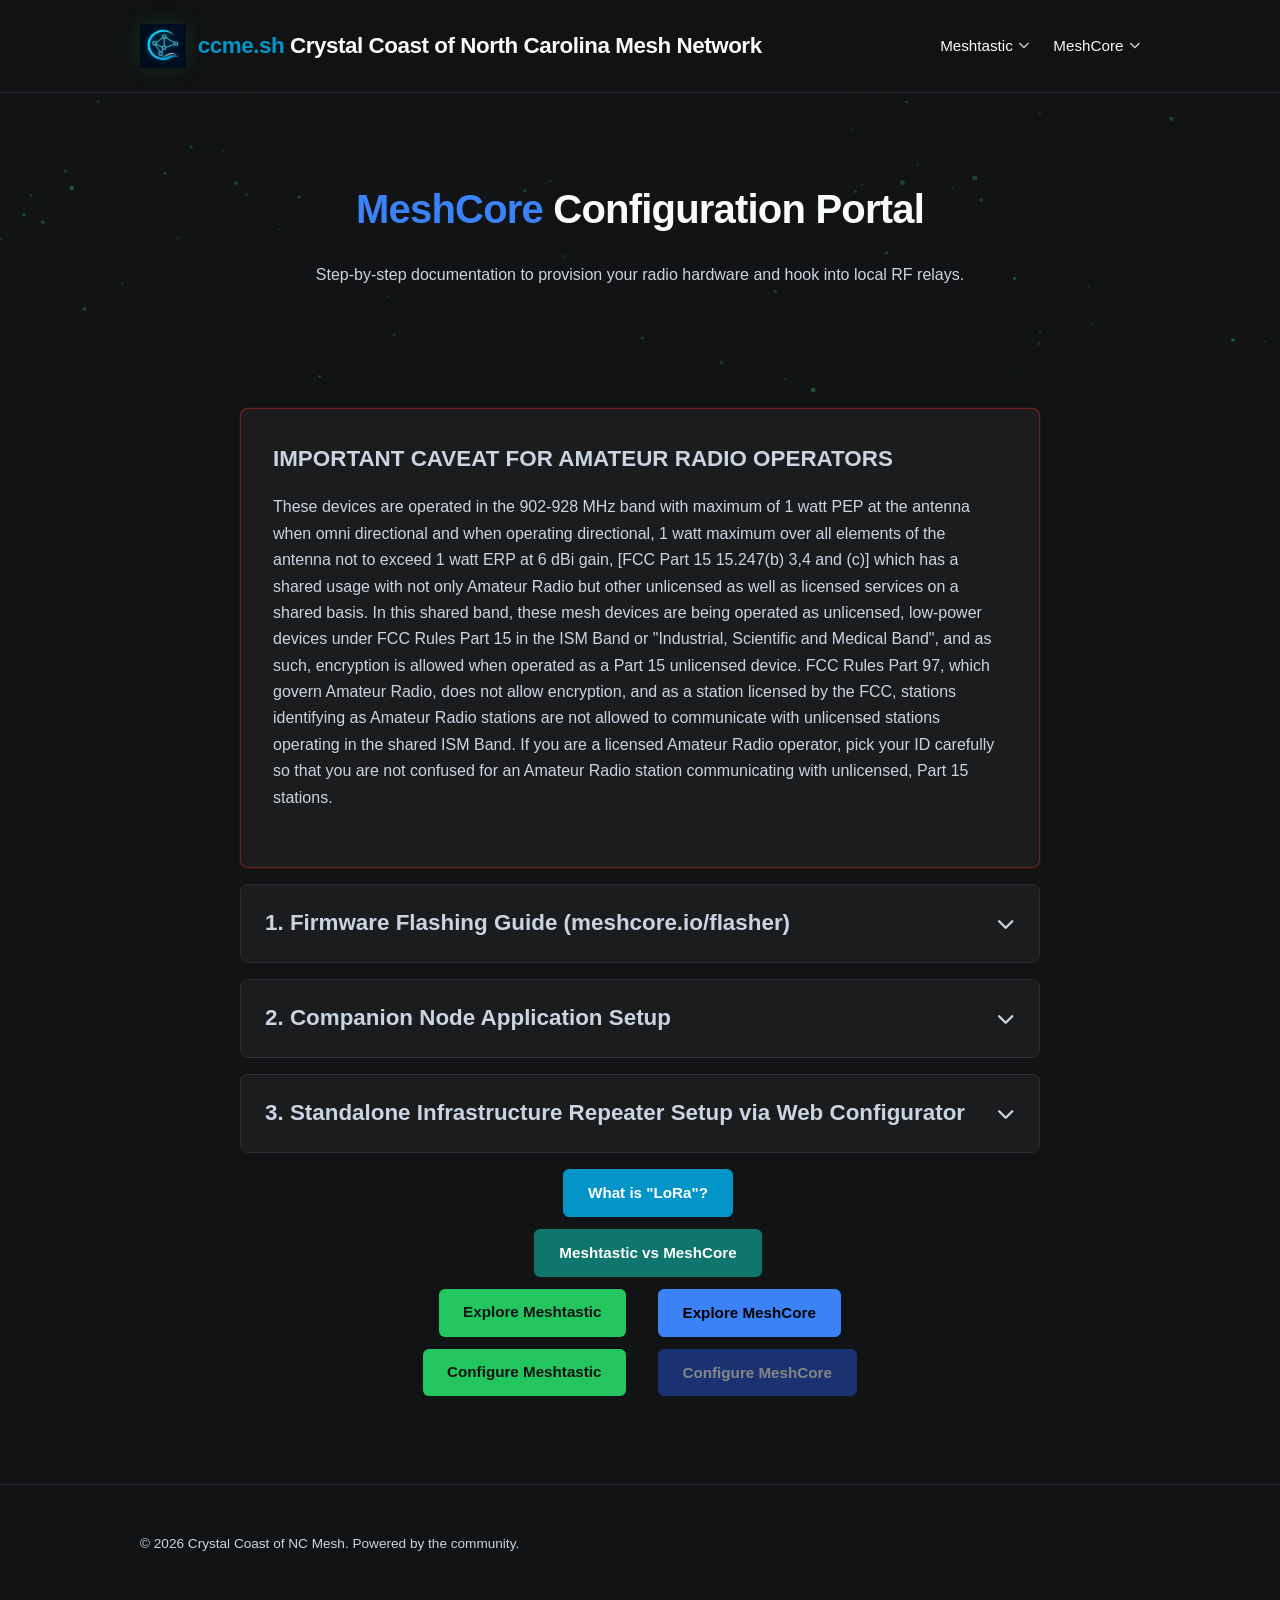
==== config-meshcore.html @ ebcd2fea "Add files via upload" ====
<!DOCTYPE html>
<html lang="en">

<head>
    <meta charset="UTF-8">
    <meta name="viewport" content="width=device-width, initial-scale=1.0">
    <title>MeshCore Default Configuration Guide | NC Mesh</title>
    <link rel="stylesheet" href="./includes/style.css">
    <link rel="stylesheet" href="https://cdnjs.cloudflare.com/ajax/libs/font-awesome/6.5.2/css/all.min.css"
        integrity="sha512-SnH5WK+bZxgPHs44uWIX+LLJAJ9/2PkPKZ5QiAj6Ta86w+fsb2TkcmfRyVX3pBnMFcV7oQPJkl9QevSCWr3W6A=="
        crossorigin="anonymous" referrerpolicy="no-referrer" />
    <script>
        document.addEventListener("DOMContentLoaded", () => {
            if (window.innerWidth <= 768) {
                const dropdownToggles = document.querySelectorAll('.dropdown-toggle');

                dropdownToggles.forEach(toggle => {
                    toggle.addEventListener('click', (e) => {
                        // Block direct redirect link if mobile sub-menu drawer is collapsed
                        e.preventDefault();
                        const parentLi = toggle.closest('.dropdown');

                        // Toggle active tracking layouts
                        parentLi.classList.toggle('active');
                        const targetMenu = parentLi.querySelector('.dropdown-menu');

                        if (targetMenu.style.display === 'block') {
                            targetMenu.style.display = 'none';
                        } else {
                            targetMenu.style.display = 'block';
                        }
                    });
                });
            }

            // --- 1. Clean Scroll Reveal Effect ---
            const observerOptions = { root: null, rootMargin: "0px", threshold: 0.1 };
            const revealObserver = new IntersectionObserver((entries, observer) => {
                entries.forEach(entry => {
                    if (entry.isIntersecting) {
                        entry.target.style.opacity = "1";
                        entry.target.style.transform = "translateY(0)";
                        observer.unobserve(entry.target);
                    }
                });
            }, observerOptions);

            const animatedElements = document.querySelectorAll(".card, .map-placeholder, .hero-content h1, .hero-content p");
            animatedElements.forEach(el => {
                el.style.opacity = "0";
                el.style.transform = "translateY(20px)";
                el.style.transition = "opacity 0.8s cubic-bezier(0.16, 1, 0.3, 1), transform 0.8s cubic-bezier(0.16, 1, 0.3, 1)";
                revealObserver.observe(el);
            });

            // --- 2. Seamless Mesh Network Canvas Engine ---
            const heroSection = document.querySelector(".hero");
            if (heroSection) {
                const canvas = document.createElement("canvas");
                const ctx = canvas.getContext("2d");

                Object.assign(canvas.style, {
                    position: "absolute", top: "0", left: "0", width: "100%", height: "100%",
                    zIndex: "0", pointerEvents: "none"
                });
                heroSection.style.position = "relative";
                heroSection.insertBefore(canvas, heroSection.firstChild);

                let points = [];
                let maxPoints = 110;
                const maxDist = 165;
                let mouse = { x: null, y: null, radius: 220 };

                window.addEventListener("mousemove", (e) => {
                    const rect = heroSection.getBoundingClientRect();
                    mouse.x = e.clientX - rect.left;
                    mouse.y = e.clientY - rect.top;
                });

                window.addEventListener("mouseleave", () => {
                    mouse.x = null;
                    mouse.y = null;
                });

                class MeshNode {
                    constructor(startX, startY) {
                        // Accepts coordinates if repositioning on screen resize boundaries
                        this.x = startX !== undefined ? startX : Math.random() * canvas.width;
                        this.y = startY !== undefined ? startY : Math.random() * canvas.height;
                        this.vx = (Math.random() - 0.5) * 0.16;
                        this.vy = (Math.random() - 0.5) * 0.16;
                        this.baseRadius = Math.random() * 1.5 + 0.8;
                        this.radius = this.baseRadius;
                        this.pulseFactor = Math.random() * Math.PI;
                        this.depth = Math.random() * 0.5 + 0.3;
                    }
                    update() {
                        this.x += this.vx;
                        this.y += this.vy;

                        if (this.x < 0) this.x = canvas.width;
                        if (this.x > canvas.width) this.x = 0;
                        if (this.y < 0) this.y = canvas.height;
                        if (this.y > canvas.height) this.y = 0;

                        this.pulseFactor += 0.012;
                        this.radius = this.baseRadius + Math.sin(this.pulseFactor) * 0.3;

                        if (mouse.x !== null && mouse.y !== null) {
                            const dx = mouse.x - this.x;
                            const dy = mouse.y - this.y;
                            const distance = Math.hypot(dx, dy);

                            if (distance < mouse.radius) {
                                const force = (mouse.radius - distance) / mouse.radius;
                                this.x -= (dx / distance) * force * 0.35;
                                this.y -= (dy / distance) * force * 0.35;
                            }
                        }
                    }
                    draw() {
                        ctx.beginPath();
                        ctx.arc(this.x, this.y, this.radius, 0, Math.PI * 2);
                        ctx.fillStyle = `rgba(34, 197, 94, ${this.depth * 0.5})`;
                        ctx.fill();
                    }
                }

                // SMART RESIZE: Scales coordinates instead of wiping arrays
                function resizeCanvas() {
                    const oldWidth = canvas.width || heroSection.offsetWidth;
                    const oldHeight = canvas.height || heroSection.offsetHeight;

                    canvas.width = heroSection.offsetWidth;
                    canvas.height = heroSection.offsetHeight;

                    const targetPoints = Math.min(Math.floor((canvas.width * canvas.height) / 7500), maxPoints);

                    if (points.length === 0) {
                        // Initial generation pass on boot up
                        for (let i = 0; i < targetPoints; i++) {
                            points.push(new MeshNode());
                        }
                    } else {
                        // Dynamically re-map current coordinate sets safely
                        points.forEach(p => {
                            p.x = (p.x / oldWidth) * canvas.width;
                            p.y = (p.y / oldHeight) * canvas.height;
                        });

                        // Add or trim nodes smoothly if canvas changes significantly
                        if (points.length < targetPoints) {
                            while (points.length < targetPoints) points.push(new MeshNode());
                        } else if (points.length > targetPoints) {
                            points.splice(targetPoints);
                        }
                    }
                }

                window.addEventListener("resize", resizeCanvas);
                resizeCanvas();

                function animateMesh() {
                    ctx.clearRect(0, 0, canvas.width, canvas.height);

                    for (let i = 0; i < points.length; i++) {
                        points[i].update();
                        points[i].draw();

                        for (let j = i + 1; j < points.length; j++) {
                            const dx = points[i].x - points[j].x;
                            const dy = points[i].y - points[j].y;
                            const dist = Math.hypot(dx, dy);

                            if (dist < maxDist) {
                                let alpha = (1 - dist / maxDist) * 0.13 * (points[i].depth * points[j].depth);

                                if (mouse.x !== null && mouse.y !== null) {
                                    const mDist1 = Math.hypot(mouse.x - points[i].x, mouse.y - points[i].y);
                                    const mDist2 = Math.hypot(mouse.x - points[j].x, mouse.y - points[j].y);
                                    if (mDist1 < mouse.radius || mDist2 < mouse.radius) {
                                        alpha *= 2.0;
                                    }
                                }

                                ctx.beginPath();
                                ctx.moveTo(points[i].x, points[i].y);
                                ctx.lineTo(points[j].x, points[j].y);
                                ctx.strokeStyle = `rgba(34, 197, 94, ${alpha})`;
                                ctx.lineWidth = dist < maxDist * 0.35 ? 0.8 : 0.4;
                                ctx.stroke();

                                if (Math.random() < 0.00025 && dist < maxDist * 0.6) {
                                    ctx.beginPath();
                                    const pct = (Date.now() % 1800) / 1800;
                                    const px = points[i].x + dx * pct;
                                    const py = points[i].y + dy * pct;
                                    ctx.arc(px, py, 1.8, 0, Math.PI * 2);
                                    ctx.fillStyle = `rgba(34, 197, 94, ${points[i].depth})`;
                                    ctx.fill();
                                }
                            }
                        }
                    }
                    requestAnimationFrame(animateMesh);
                }
                animateMesh();
            }

            // --- 3. Simple Back-To-Top Button ---
            const topBtn = document.createElement("button");
            topBtn.innerHTML = '<i class="fa-solid fa-arrow-up"></i>';
            Object.assign(topBtn.style, {
                position: "fixed", bottom: "30px", right: "30px", width: "45px", height: "45px",
                backgroundColor: "#1a1c1e", color: "#3b82f6", border: "1px solid #2a2d31",
                borderRadius: "50%", cursor: "pointer", display: "none", zIndex: "2000",
                boxShadow: "0 4px 12px rgba(0,0,0,0.4)", transition: "all 0.3s ease"
            });
            document.body.appendChild(topBtn);

            window.addEventListener("scroll", () => {
                topBtn.style.display = window.scrollY > 400 ? "block" : "none";
            });

            topBtn.addEventListener("click", () => window.scrollTo({ top: 0, behavior: "smooth" }));
            topBtn.addEventListener("mouseenter", () => {
                topBtn.style.backgroundColor = "rgba(34, 197, 94, 0.1)";
                topBtn.style.borderColor = "#3b82f6";
                topBtn.style.boxShadow = "0 0 15px rgba(59, 130, 246, 0.3)";
            });
            topBtn.addEventListener("mouseleave", () => {
                topBtn.style.backgroundColor = "#1a1c1e";
                topBtn.style.borderColor = "#2a2d31";
                topBtn.style.boxShadow = "0 4px 12px rgba(0,0,0,0.4)";
            });
        });
    </script>
</head>

<body>

    <header class="navbar">
        <div class="container">
            <!-- Path explicitly updated to target the local directory syntax -->
            <a href="index.html" class="logo-brand">
                <img src="./img/CCM_logo-night.png" alt="CC Mesh Logo" class="brand-img">
                <span class="brand-text"><span style="color: #0395c8;">ccme.sh  </span> Crystal Coast of North Carolina Mesh Network
            </a>
            <nav>
                <ul class="nav-links">
                    <!-- Meshtastic Dropdown Nesting Menu -->
                    <li class="dropdown">
                        <a href="meshtastic.html" class="dropdown-toggle">Meshtastic <i
                                class="fa-solid fa-chevron-down nav-arrow"></i></a>
                        <ul class="dropdown-menu">
                            <li><a href="meshtastic.html"><i class="fa-solid fa-circle-info"></i> Network Info</a></li>
                            <li><a href="config-meshtastic.html"><i class="fa-solid fa-sliders"></i> Setup Instructions</a>
                            </li>
                        </ul>
                    </li>

                    <!-- MeshCore Dropdown Nesting Menu -->
                    <li class="dropdown">
                        <a href="meshcore.html" class="dropdown-toggle">MeshCore <i
                                class="fa-solid fa-chevron-down nav-arrow"></i></a>
                        <ul class="dropdown-menu">
                            <li><a href="meshcore.html"><i class="fa-solid fa-circle-info"></i> Network Info</a></li>
                            <li><a href="config-meshcore.html"><i class="fa-solid fa-sliders"></i> Setup Instructions</a>
                            </li>
                        </ul>
                    </li>
                </ul>
            </nav>
        </div>
    </header>

    <!-- Hero Title Section -->
    <section class="hero">
        <div class="container hero-content">
            <h1><span style="color: #3b82f6;">MeshCore</span> Configuration Portal</h1>
            <p>Step-by-step documentation to provision your radio hardware and hook into local RF relays.</p>
        </div>
    </section>

    <section class="guide-section" style="margin-top: 1rem;">
        <div class="container" style="max-width: 800px;">
            <div class="card" style="border: 1px solid rgba(220, 38, 38, 0.46); box-shadow: 0 0 0 1px rgba(220, 38, 38, 0.10);">
                <h4 style="margin-bottom: 1rem; font-size: 1.4rem;">IMPORTANT CAVEAT FOR AMATEUR RADIO OPERATORS</h4>
                <p>These devices are operated in the 902-928 MHz band with maximum of 1 watt PEP at the antenna when omni directional and when operating directional, 1 watt maximum over all elements of the antenna not to exceed 1 watt ERP at 6 dBi gain, [FCC Part 15 15.247(b) 3,4 and (c)] which has a shared usage with not only Amateur Radio but other unlicensed as well as licensed services on a shared basis. In this shared band, these mesh devices are being operated as unlicensed, low-power devices under FCC Rules Part 15 in the ISM Band or "Industrial, Scientific and Medical Band", and as such, encryption is allowed when operated as a Part 15 unlicensed device. FCC Rules Part 97, which govern Amateur Radio, does not allow encryption, and as a station licensed by the FCC, stations identifying as Amateur Radio stations are not allowed to communicate with unlicensed stations operating in the shared ISM Band. If you are a licensed Amateur Radio operator, pick your ID carefully so that you are not confused for an Amateur Radio station communicating with unlicensed, Part 15 stations.</p>
            </div>
        </div>
    </section>

    <!-- SECTION 1: Web Flasher Guide Accordion -->
    <section class="guide-section" style="margin-top: 1rem;">
        <div class="container" style="max-width: 800px;">
            <div class="accordion-header">
                <h4 style="margin-bottom: 0; font-size: 1.4rem;">1. Firmware Flashing Guide (meshcore.io/flasher)</h4>
                <i class="fa-solid fa-chevron-down accordion-icon"></i>
            </div>

            <div class="accordion-content">
                <div class="card">
                    <p>MeshCore handles client nodes and background infrastructure differently. Hardware behavior is
                        determined entirely by whether you flash the companion or the repeater binary block to the
                        device chip.</p>

                    <h4><i class="fa-solid fa-window-maximize" style="color: #3b82f6;"></i> Web Serial
                        Connection Requirements</h4>
                    <p>Launch a browser supporting Web Serial interface actions (Chrome, Edge, or Brave) and navigate to
                        the flashing utility workspace: <a href="https://meshcore.io" target="_blank"
                            rel="noopener noreferrer" style="color: #3b82f6;">meshcore.io/flasher</a>.</p>

                    <h4><i class="fa-solid fa-microchip" style="color: #3b82f6;"></i> Firmware Flash
                        Procedure</h4>
                    <ol
                        style="padding-left: 1.25rem; color: var(--text-muted); line-height: 1.8; margin-bottom: 1.5rem;">
                        <li style="margin-bottom: 0.5rem;"><strong style="color: var(--text-main);">Hardware
                                Select:</strong> Connect your LoRa radio to your computer via USB data cable and select
                            your exact board layout model from the drop-down menu (e.g., Heltec V3/V4, Seeed Studio
                            SenseCAP, RAK WisBlock).</li>
                        <li style="margin-bottom: 0.5rem;"><strong style="color: var(--text-main);">Role
                                Assignment:</strong> Select <code class="settings-value">Companion Bluetooth</code> if
                            you want the radio to link with your phone app, or select <code
                                class="settings-value">Repeater</code> if building an unattended infrastructure mast.
                        </li>
                        <li style="margin-bottom: 0.5rem;"><strong style="color: var(--text-main);">Wipe &
                                Flash:</strong> Drop the device into bootloader mode, check the "Erase Flash" flag to
                            wipe old partition schemes cleanly, and hit Flash to run the environment loader.</li>
                    </ol>
                </div>
            </div>
        </div>
    </section>

    <!-- SECTION 2: Companion Node App Setup Accordion -->
    <section class="guide-section" style="margin-top: 1rem;">
        <div class="container" style="max-width: 800px;">
            <div class="accordion-header">
                <h4 style="margin-bottom: 0; font-size: 1.4rem;">2. Companion Node Application Setup</h4>
                <i class="fa-solid fa-chevron-down accordion-icon"></i>
            </div>
            
            <div class="accordion-content">
                <div class="card">
                    <p>Once a radio board is flashed with companion firmware, it will act as a local Bluetooth server to your companion client application.</p>
                    
                    <h4><i class="fa-solid fa-bluetooth" style="color: #3b82f6;"></i> Pairing to the Node</h4>
                    <p>Launch the MeshCore app on your smartphone and tap <span class="settings-value">Connect</span> in the top header window. Select your active hardware from the Bluetooth radio pool list and enter the PIN displayed on the node screen (or fallback to <span class="settings-value">123456</span> for screenless card setups).</p>

                    <h4><i class="fa-solid fa-earth-americas" style="color: #3b82f6;"></i> App Settings -> Radio Region</h4>
                    <p>Navigate to your core radio configuration screen inside the phone application and lock the baseline region profile to apply standard NC channels automatically:</p>
                    <ul>
                        <li>Radio Region Preset: <span class="settings-value">USA/Canada (Recommended)</span></li>
                        <li>Frequency Configuration: <span class="settings-value">910.525 MHz</span></li>
                        <li>Bandwidth (BW): <span class="settings-value">62.5 kHz</span></li>
                        <li>Spreading Factor (SF): <span class="settings-value">7</span></li>
                        <li>Coding Rate (CR): <span class="settings-value">5</span></li>
                    </ul>

                    <h4><i class="fa-solid fa-circle-nodes" style="color: #3b82f6;"></i> App Settings -> Channel List</h4>
                    <p>Navigate to the Channels tab and add or join the following regional channels to hook into the community grid:</p>
                    <ul>
                        <li>Group Chat: <span class="settings-value">#ncmesh</span></li>
                        <li>Automated Bots: <span class="settings-value">#bot</span></li>
                        <li>Weather Telemetry: <span class="settings-value">#wx</span></li>
                        <li>Path & DX Testing: <span class="settings-value">#test</span></li>
                    </ul>

                    <h4><i class="fa-solid fa-user-tag" style="color: #3b82f6;"></i> App Settings -> Display Name</h4>
                    <p>Locate the user node description card block to name your local device so tracking utilities can catalog signal hops across the network canvas:</p>
                    <ul>
                        <li>Display Name: <span class="settings-value">Name your node whatever you want (Emojis supported 🛰️)</span></li>
                    </ul>
                </div>
            </div>
        </div>
    </section>
    <!-- SECTION 3: Repeater Configuration Accordion -->
    <section class="guide-section" style="margin-top: 1rem;">
        <div class="container" style="max-width: 800px;">
            <div class="accordion-header">
                <h4 style="margin-bottom: 0; font-size: 1.4rem;">3. Standalone Infrastructure Repeater Setup via Web
                    Configurator</h4>
                <i class="fa-solid fa-chevron-down accordion-icon"></i>
            </div>

            <div class="accordion-content">
                <div class="card">
                    <p>Flashed with the specialized <code class="settings-value">Repeater</code> firmware build, these
                        nodes operate completely unattended. They turn off power-hungry smartphone Bluetooth chips to
                        optimize processing loops and maximize battery retention on remote solar infrastructure masts.
                    </p>

                    <h4><i class="fa-solid fa-plug" style="color: #3b82f6;"></i> Local USB Serial
                        Configuration Setup</h4>
                    <p>Because repeater builds shut down Bluetooth beacons, you cannot configure them through the phone
                        app. Instead, you change settings directly over a wired connection right after flashing:</p>
                    <ol
                        style="padding-left: 1.25rem; color: var(--text-muted); line-height: 1.8; margin-bottom: 1.5rem;">
                        <li style="margin-bottom: 0.5rem;"><strong style="color: var(--text-main);">Launch
                                Configurator:</strong> Keep the device connected to your computer via USB data cable. On
                            the flashing webpage (<a href="https://meshcore.io" target="_blank"
                                rel="noopener noreferrer" style="color: #3b82f6;">meshcore.io/flasher</a>), tap the active <span
                                class="settings-value">Configure Device</span> button that loads right after a
                            successful flash (or use the standalone web portal at <code
                                class="settings-value">config.meshcore.io</code>).</li>
                        <li style="margin-bottom: 0.5rem;"><strong style="color: var(--text-main);">Lock Local
                                Region:</strong> Tap the Serial Port connection window and locate the regional
                            parameters card block. Set the dropdown target to <span
                                class="settings-value">USA/Canada</span> to load your 910.525 MHz frequency defaults
                            automatically.</li>
                        <li style="margin-bottom: 0.5rem;"><strong style="color: var(--text-main);">Set Node
                                Identifier:</strong> Under the system settings block, name your node whatever you want.
                            You are completely free to use nicknames, custom callsigns, or functional descriptors
                            (Emojis are supported 🌲).</li>
                        <li style="margin-bottom: 0.5rem;"><strong style="color: var(--text-main);">Save &
                                Commit:</strong> Click <span class="settings-value">Save Settings</span> to commit your
                            variables directly to the hardware memory bank, then safely unplug the board for deployment.
                        </li>
                    </ol>

                    <h4><i class="fa-solid fa-tower-broadcast" style="color: #3b82f6;"></i> Placement & Node
                        Deployment Best Practices</h4>
                    <p>MeshCore relies on dedicated physical infrastructure rather than client-device signal flooding.
                        Follow these hardware rules to ensure smooth traffic flow across counties:</p>
                    <ol style="padding-left: 1.25rem; color: var(--text-muted); line-height: 1.8;">
                        <li style="margin-bottom: 0.5rem;"><strong style="color: var(--text-main);">Line-of-Sight
                                Placement:</strong> Secure your repeater node at high elevations—preferably on chimneys,
                            poles, or in clear attics. Even modest elevation shifts completely change path discovery
                            results.</li>
                        <li style="margin-bottom: 0.5rem;"><strong style="color: var(--text-main);">Solar
                                Resilience:</strong> If deploying a remote solar-recharged enclosure, pair your device
                            with an adequate battery capacity buffer to sustain 24/7 directed-path routines over rainy
                            winter days.</li>
                    </ol>

                    <h4 style="color:#3b82f6;"><i class="fa-solid fa-comment-dots"></i> Verify Connection
                    </h4>
                    <p style="margin-bottom: 0;">Once deployed, check your nearby companion nodes to confirm they can
                        successfully route text messages through your new repeater's custom node ID marker.</p>
                </div>
            </div>
        </div>
    </section>

    <section class="hero-buttons-section" style="padding: 1rem 0 1.5rem;">
        <div class="container">
            <div class="hero-buttons" style="margin-top: 0;">
                <a href="lora.html" class="btn btn-secondary" style="background-color: #0395c8 !important; color: #ffffff !important; border-color: #0395c8;">What is "LoRa"?</a>
            </div>
            <div class="hero-buttons" style="margin-top: 0.75rem;">
                <a href="meshtastic-vs-meshcore.html" class="btn btn-secondary" style="background-color: #0f766e !important; color: #ffffff !important; border-color: #0f766e;">Meshtastic vs MeshCore</a>
            </div>
            <div class="hero-buttons" style="margin-top: 0.75rem;">
                <a href="meshtastic.html" class="btn btn-primary">Explore Meshtastic</a>
                <a href="meshcore.html" class="btn btn-secondary" style="background-color: #3b82f6 !important; color: #000000 !important; border-color: #3b82f6;">Explore MeshCore</a>
            </div>
            <div class="hero-buttons" style="margin-top: 0.75rem;">
                <a href="config-meshtastic.html" class="btn btn-primary">Configure Meshtastic</a>
                <a href="#" class="btn btn-secondary" aria-disabled="true" tabindex="-1" style="background-color: #1e3a8a !important; color: #a3a3a3 !important; border-color: #1e3a8a !important; pointer-events: none; cursor: not-allowed; opacity: 0.8;">Configure MeshCore</a>
            </div>
        </div>
    </section>

    <footer class="footer">
        <div class="container">
            <p>© 2026 Crystal Coast of NC Mesh. Powered by the community.</p>
        </div>
    </footer>

    <!-- Toggle Logic Script Execution -->
    <script>
        document.addEventListener("DOMContentLoaded", () => {
            const accordions = document.querySelectorAll('.accordion-header');
            accordions.forEach(header => {
                header.addEventListener('click', () => {
                    const parentSection = header.closest('.guide-section');
                    parentSection.classList.toggle('active');
                });
            });
        });
    </script>
</body>

</html>
---- includes/style.css ----
/* ==========================================================================
   1. Core Variables & Base Reset Matrix
   ========================================================================== */
:root {
    --bg-dark: #121314;       /* Deep obsidian canvas background tint */
    --bg-card: #1a1c1e;       /* Clean matte dark-gray container background */
    --text-main: #f8fafc;     /* Clean off-white bold header text elements */
    --text-muted: #cbd5e1;    /* Highly readable slate-gray base copy text */
    --accent-green: #22c55e;  /* Distinctive NC Mesh vibrant brand green */
    --border-color: #2a2d31;  /* Balanced section division boundary line border */
}

* {
    margin: 0;
    padding: 0;
    box-sizing: border-box;
}

html {
    scroll-behavior: smooth;
}

body {
    font-family: -apple-system, BlinkMacSystemFont, "Segoe UI", Roboto, Helvetica, Arial, sans-serif;
    background-color: var(--bg-dark);
    color: var(--text-muted);
    line-height: 1.65;
    font-size: 1rem;
    overflow-x: hidden;
}

.container {
    width: 90%;
    max-width: 1000px;
    margin: 0 auto;
}

/* ==========================================================================
   2. Browser Custom Scrollbar Elements
   ========================================================================== */
::-webkit-scrollbar {
    width: 10px;
    height: 10px;
}

::-webkit-scrollbar-track {
    background: var(--bg-dark);
}

::-webkit-scrollbar-thumb {
    background: #2a2d31;
    border-radius: 20px;
    border: 2px solid var(--bg-dark);
    transition: background 0.3s ease;
}

::-webkit-scrollbar-thumb:hover {
    background: var(--accent-green);
    box-shadow: 0 0 10px rgba(34, 197, 94, 0.5);
}

@supports (scrollbar-color: auto) {
    html {
        scrollbar-width: thin;
        scrollbar-color: #2a2d31 var(--bg-dark);
    }
}

/* ==========================================================================
   3. Global Typography & Core Anchor Formatting
   ========================================================================== */
h1, h2, h3, .hero h1 {
    color: var(--text-main);
    font-weight: 700;
    letter-spacing: -0.02em;
    margin-bottom: 1.25rem;
}

.hero h1 {
    font-size: 2.5rem;
}

h2 {
    font-size: 1.8rem;
    margin-top: 2rem;
}

p {
    margin-bottom: 1.5rem;
    color: var(--text-muted);
}

a {
    color: var(--accent-green);
    text-decoration: none;
    font-weight: 500;
    transition: opacity 0.2s ease, text-shadow 0.3s ease !important;
}

a:hover {
    text-decoration: underline;
    opacity: 0.9;
    text-shadow: 0 0 8px rgba(34, 197, 94, 0.6);
}

/* ==========================================================================
   4. Header Navigation Bar Layout & Logo Branding
   ========================================================================== */
.navbar {
    background-color: rgba(18, 19, 20, 0.9);
    backdrop-filter: blur(10px);
    -webkit-backdrop-filter: blur(10px);
    position: fixed;
    top: 0;
    width: 100%;
    z-index: 1000;
    border-bottom: 1px solid var(--border-color);
    padding: 1.25rem 0;
}

.navbar .container {
    display: flex;
    justify-content: space-between;
    align-items: center;
}

.logo-brand {
    display: flex;
    align-items: center;
    gap: 0.75rem;
    text-decoration: none;
    padding: 0.25rem 0;
}

.brand-img {
    height: 44px;
    width: auto;
    object-fit: contain;
    filter: drop-shadow(0 0 10px rgba(34, 197, 94, 0.15));
    transition: transform 0.4s cubic-bezier(0.16, 1, 0.3, 1) !important;
}

.brand-text {
    font-size: 1.4rem;
    font-weight: 700;
    color: var(--text-main);
    letter-spacing: -0.02em;
    transition: color 0.3s ease;
}

.brand-text span {
    color: var(--accent-green);
    font-weight: 800;
}

.logo-brand:hover {
    text-decoration: none;
}

.logo-brand:hover .brand-img {
    transform: scale(1.04);
    filter: drop-shadow(0 0 16px rgba(34, 197, 94, 0.45));
}

.logo-brand:hover .brand-text {
    text-shadow: 0 0 8px rgba(255, 255, 255, 0.2);
}

.nav-links {
    display: flex;
    list-style: none;
    gap: 1.5rem;
}

.nav-links a {
    color: var(--text-main);
    font-weight: 500;
    font-size: 0.95rem;
    transition: all 0.4s cubic-bezier(0.16, 1, 0.3, 1) !important;
}

.nav-links a:hover {
    text-decoration: none;
    color: var(--accent-green);
}

.nav-links a.active {
    color: var(--accent-green) !important;
    border-bottom: 2px solid var(--accent-green);
    padding-bottom: 0.25rem;
    text-shadow: 0 0 8px rgba(34, 197, 94, 0.6);
}

/* ==========================================================================
   5. Interactive Structure Hardware Acceleration Overrides
   ========================================================================== */
.card, .map-placeholder, .btn {
    transition: all 0.4s cubic-bezier(0.16, 1, 0.3, 1) !important;
    position: relative;
    overflow: hidden;
}

/* ==========================================================================
   6. Hero & Main Section Component Layouts
   ========================================================================== */
.hero {
    padding: 11rem 0 5rem 0;
    position: relative;
    overflow: hidden;
}

.hero-content {
    position: relative;
    z-index: 10;
    max-width: 800px;
    text-align: center;
}

.hero-content-block {
    padding: 4rem 0 3rem;
}

.hero-content-extended {
    max-width: 640px;
    margin: 0 auto;
    text-align: center;
}

.hero-content-block h2 {
    font-size: 2rem;
    margin-bottom: 1rem;
}

.hero-content-block p {
    margin: 0 auto;
    max-width: 720px;
    color: var(--text-muted);
}

.logo-strip {
    display: flex;
    justify-content: center;
    align-items: center;
    gap: 1rem;
    margin-top: 1.5rem;
    flex-wrap: wrap;
}

.partner-logo {
    max-height: 60px;
    width: auto;
    opacity: 0.95;
    transition: opacity 0.2s ease;
}

.partner-logo:hover {
    opacity: 1;
}

.hero-image {
    margin-top: 1.75rem;
}

.hero-image img {
    width: 100%;
    max-width: 1000px;
    height: auto;
    display: inline-block;
    border-radius: 0.75rem;
    border: 1px solid rgba(255, 255, 255, 0.08);
    box-shadow: 0 18px 45px rgba(0, 0, 0, 0.22);
}

.hero-buttons {
    display: flex;
    justify-content: center;
    gap: 1rem;
    flex-wrap: wrap;
    margin-top: 2rem;
}

/* Structural Features Element Grid */
.grid-3 {
    display: grid;
    grid-template-columns: repeat(auto-fit, minmax(240px, 1fr));
    gap: 1.5rem;
    padding: 2.5rem 0;
    align-items: stretch;
    justify-items: center;
    max-width: 1100px;
    margin: 0 auto;
}

.features .container {
    display: flex;
    justify-content: center;
}

.comparison-layout {
    display: flex;
    flex-direction: column;
    align-items: center;
    gap: 1.5rem;
    width: 100%;
    max-width: 1100px;
    margin: 0 auto;
    padding: 2.5rem 0;
}

.comparison-top {
    display: grid;
    grid-template-columns: repeat(auto-fit, minmax(240px, 1fr));
    gap: 1.5rem;
    width: 100%;
    justify-items: center;
    align-items: stretch;
}

.comparison-layout .card {
    text-align: center;
    width: calc(100% + 30px);
    max-width: 390px;
}

.comparison-card {
    max-width: 980px;
    width: calc(100% + 60px);
}

.compare-table {
    width: 100%;
    border-collapse: collapse;
    margin-top: 1rem;
    font-size: 0.95rem;
}

.compare-table th,
.compare-table td {
    padding: 0.75rem;
    border: 1px solid rgba(255, 255, 255, 0.08);
}

.compare-table th {
    background: rgba(255, 255, 255, 0.04);
    color: var(--accent-green);
}

.compare-table th:first-child {
    color: #0B6FAB;
}

.compare-table th:nth-child(3) {
    color: #0B6FAB;
}

.compare-table td:first-child {
    text-align: left;
    font-weight: 600;
}

.compare-table td:nth-child(2),
.compare-table td:nth-child(3) {
    text-align: center;
}

@media (max-width: 768px) {
    .comparison-top {
        grid-template-columns: 1fr;
    }

    .comparison-layout .card {
        max-width: none;
    }
}

/* Glass effect for structural cards when hovered */
.card {
    background-color: var(--bg-card);
    padding: 2rem;
    border-radius: 0.5rem;
    border: 1px solid var(--border-color);
}

.card:hover {
    background-color: rgba(26, 28, 30, 0.65) !important;
    backdrop-filter: blur(12px) saturate(180%);
    -webkit-backdrop-filter: blur(12px) saturate(180%);
    border-color: rgba(34, 197, 94, 0.45) !important;
    box-shadow: 0 12px 40px rgba(0, 0, 0, 0.5), 
                0 0 20px rgba(34, 197, 94, 0.15);
    transform: translateY(-4px);
}

.meshcore-choice-card:hover {
    border-color: rgba(59, 130, 246, 0.45) !important;
    box-shadow: 0 12px 40px rgba(0, 0, 0, 0.5),
                0 0 16px rgba(59, 130, 246, 0.12);
}

.feature-icon {
    font-size: 1.75rem;
    color: var(--accent-green);
    margin-bottom: 1rem;
}

.feature-card {
    cursor: pointer;
}

.feature-card:hover {
    transform: translateY(-6px);
    cursor: pointer;
}

.feature-popup {
    position: fixed;
    inset: 0;
    background: rgba(0, 0, 0, 0.72);
    display: flex;
    align-items: center;
    justify-content: center;
    padding: 1.5rem;
    z-index: 3000;
    opacity: 0;
    pointer-events: none;
    transition: opacity 0.3s ease;
}

.feature-popup.active {
    opacity: 1;
    pointer-events: auto;
}

.feature-popup-content {
    background: var(--bg-card);
    border: 1px solid var(--accent-green);
    border-radius: 0.75rem;
    padding: 1.5rem;
    max-width: 420px;
    width: 100%;
    box-shadow: 0 12px 40px rgba(0, 0, 0, 0.35);
    position: relative;
}

.feature-popup-close {
    position: absolute;
    top: 0.75rem;
    right: 0.75rem;
    background: transparent;
    border: none;
    color: var(--text-main);
    font-size: 1.4rem;
    cursor: pointer;
}

.feature-popup-content h3 {
    margin-bottom: 0.75rem;
    color: var(--text-main);
}

/* ==========================================================================
   7. Map Framework Wrapper Containers
   ========================================================================== */
.map-section {
    padding: 3rem 0;
}

.map-placeholder {
    background-color: var(--bg-card);
    border: 1px solid var(--border-color);
    border-radius: 0.5rem;
    height: 450px;
    margin-top: 1.5rem;
    display: flex;
    flex-direction: column;
    justify-content: center;
    align-items: center;
    color: var(--text-muted);
}

.map-placeholder:hover {
    background-color: rgba(26, 28, 30, 0.65) !important;
    backdrop-filter: blur(12px) saturate(180%);
    -webkit-backdrop-filter: blur(12px) saturate(180%);
    border-color: rgba(34, 197, 94, 0.45) !important;
    box-shadow: 0 12px 40px rgba(0, 0, 0, 0.5), 
                0 0 20px rgba(34, 197, 94, 0.15);
    transform: translateY(-4px);
}

.map-placeholder i {
    font-size: 2.5rem;
    color: var(--accent-green);
    margin-bottom: 1rem;
}

/* ==========================================================================
   8. UI Interactive Action Buttons
   ========================================================================== */
.btn {
    display: inline-block;
    padding: 0.65rem 1.5rem;
    border-radius: 0.375rem;
    font-weight: 600;
    font-size: 0.95rem;
}

.btn-primary {
    background-color: var(--accent-green);
    color: var(--bg-dark) !important;
}

.btn-primary:hover {
    text-decoration: none;
    background-color: #22c55e !important;
    box-shadow: 0 0 25px rgba(34, 197, 94, 0.5) !important;
    transform: translateY(-2px);
}

.btn-secondary {
    background-color: transparent;
    color: var(--text-main) !important;
    border: 1px solid #4a4e54;
    margin-left: 1rem;
}

.btn-secondary:hover {
    text-decoration: none;
    background-color: rgba(255, 255, 255, 0.03) !important;
    backdrop-filter: blur(8px);
    -webkit-backdrop-filter: blur(8px);
    border-color: rgba(255, 255, 255, 0.3) !important;
    transform: translateY(-2px);
}

/* ==========================================================================
   9. Footer & Branding Metadata Section Notes
   ========================================================================== */
.footer {
    border-top: 1px solid var(--border-color);
    padding: 3rem 0;
    margin-top: 4rem;
    font-size: 0.85rem;
    color: #64748b;
}

/* ==========================================================================
   10. Fluid Screen Adaptation & Mobile Media Boundaries
   ========================================================================== */
@media (max-width: 768px) {
    .navbar .container {
        flex-direction: row;      /* Change from column to row */
        justify-content: space-between; /* Puts logo on left, links on right */
        align-items: center;      /* Centers them vertically */
        width: 100%;
        padding: 0 1rem;
    }
    
    .logo-brand {
        display: flex;
        align-items: center;
    }
    
    .brand-img {
        height: 38px;
    }
    
    .brand-text {
        font-size: 1.25rem;
    }
    
    .nav-links {
        display: flex !important;  /* Force horizontal flex */
        flex-direction: row !important; 
        margin: 0;                /* Remove default list margins */
        padding: 0;               /* Remove default list padding */
        list-style: none;         /* Strip bullet points */
        gap: .5rem;                /* Space between your two links */
    }

    .nav-links li {
        display: inline-block;    /* Extra safety for list items */
    }

    .nav-links a {
        font-size: 0.9rem;    
        white-space: nowrap;   
    }
    
    .hero {
        padding: 8rem 0 3rem 0;   /* Reduced top padding since navbar is shorter now */
    }
    .hero h1 {
        font-size: 2rem;
    }
    .btn-secondary {
        margin-left: 0;
        margin-top: 0.75rem;
    }
    .btn, .btn-primary, .btn-secondary {
        display: block;
        text-align: center;
    }
}
/* ==========================================================================
   11. Navigation Dropdown Interface & Glass Panel Overrides
   ========================================================================== */
.nav-links li {
    position: relative;
    display: inline-block;
}

/* Setup alignment for indicators */
.dropdown-toggle {
    display: flex;
    align-items: center;
    gap: 0.35rem;
}

.nav-arrow {
    font-size: 0.7rem;
    transition: transform 0.3s ease;
    opacity: 0.8;
}

/* Hidden Dropdown Panel Core Layout Metrics */
.dropdown-menu {
    position: absolute;
    top: 100%;
    left: 50%;
    transform: translateX(-50%) translateY(10px);
    background-color: rgba(26, 28, 30, 0.95); /* Matched to --bg-card */
    border: 1px solid var(--border-color);
    border-radius: 0.5rem;
    min-width: 170px;
    padding: 0.5rem 0;
    list-style: none;
    display: flex;
    flex-direction: column;
    gap: 0.25rem;
    opacity: 0;
    visibility: hidden;
    box-shadow: 0 10px 30px rgba(0, 0, 0, 0.5), 0 0 15px rgba(34, 197, 94, 0.05);
    backdrop-filter: blur(12px);
    -webkit-backdrop-filter: blur(12px);
    transition: transform 0.3s cubic-bezier(0.16, 1, 0.3, 1), opacity 0.3s ease, visibility 0.3s ease;
    z-index: 1100;
}

/* Dropdown Menu List Anchors */
.dropdown-menu li {
    display: block;
    width: 100%;
}

.dropdown-menu a {
    display: flex;
    align-items: center;
    gap: 0.6rem;
    padding: 0.6rem 1.2rem;
    color: var(--text-muted) !important;
    font-size: 0.875rem !important;
    width: 100%;
    text-align: left;
    transition: all 0.2s ease !important;
}

/* Left Icon Accent Highlight Colors inside Drop Panel */
.dropdown-menu a i {
    font-size: 0.9rem;
    color: #4b5563; /* Subtle gray fallback icon tint */
    transition: color 0.2s ease;
}

/* Trigger reveal animations on user cursor hover */
.dropdown:hover .dropdown-menu {
    opacity: 1;
    visibility: visible;
    transform: translateX(-50%) translateY(5px);
}

.dropdown:hover .nav-arrow {
    transform: rotate(180deg);
    color: var(--accent-green);
}

/* Inside Item Hover States mapping signature brand neon-green glow */
.dropdown-menu a:hover {
    background-color: rgba(34, 197, 94, 0.08);
    color: var(--text-main) !important;
    text-decoration: none;
    padding-left: 1.4rem; /* Soft linear offset expand */
}

.dropdown-menu a:hover i {
    color: var(--accent-green);
}

/* ==========================================================================
   12. Responsive Adaptation For Mobile Dropdowns
   ========================================================================== */
@media (max-width: 768px) {
    .nav-links {
        width: 100%;
        flex-direction: column;
        gap: 0.75rem !important;
        padding-top: 0.5rem;
    }
    
    .nav-links li {
        width: 100%;
        text-align: center;
    }
    
    .dropdown-toggle {
        justify-content: center;
    }

    /* Convert absolute cards to flat linear rows under parent targets on phones */
    .dropdown-menu {
        position: relative;
        top: 0;
        left: 0;
        transform: none !important;
        width: 100%;
        background-color: rgba(0, 0, 0, 0.15);
        border: none;
        box-shadow: none;
        opacity: 1;
        visibility: visible;
        display: none; /* Controlled dynamically via tap click toggle fallback */
        padding: 0.25rem 0;
        margin-top: 0.25rem;
    }
    
    /* Auto expand structural child nodes inside narrow viewports */
    .dropdown:hover .dropdown-menu,
    .dropdown.active .dropdown-menu {
        display: block;
    }
    
    .dropdown-menu a {
        justify-content: center;
        padding: 0.5rem 0;
    }
    
    .dropdown-menu a:hover {
        padding-left: 0;
        background-color: transparent;
        color: var(--accent-green) !important;
    }
}
/* Header Navbar Image Brand Constraints */
.logo-brand {
    display: flex;
    align-items: center;
    gap: 0.75rem;          /* Uniform horizontal spacing gap between asset and text elements */
    text-decoration: none;
    padding: 0.25rem 0;
}

.brand-img {
    height: 44px;          /* Clean bounding height constraint matched with header font size metrics */
    width: auto;           /* Automatically recalculates correct aspect ratios with zero stretching */
    object-fit: contain;
    filter: drop-shadow(0 0 10px rgba(34, 197, 94, 0.15));
    transition: transform 0.4s cubic-bezier(0.16, 1, 0.3, 1) !important;
}

.brand-text {
    font-size: 1.4rem;
    font-weight: 700;
    color: var(--text-main);
    letter-spacing: -0.02em;
    transition: color 0.3s ease;
}

.brand-text span {
    color: var(--accent-green);
    font-weight: 800;
}

/* ==========================================================================
   13. Interactive Accordion Configuration Layout
   ========================================================================== */
.accordion-header {
    cursor: pointer;
    display: flex;
    justify-content: space-between;
    align-items: center;
    padding: 0.5rem 0;
    transition: color 0.3s ease;
}

.accordion-header:hover h2 {
    color: var(--accent-green) !important;
}

.accordion-icon {
    font-size: 1.2rem;
    color: var(--text-muted);
    transition: transform 0.4s cubic-bezier(0.16, 1, 0.3, 1), color 0.3s ease;
}

.guide-section.active .accordion-icon {
    transform: rotate(180deg);
    color: var(--accent-green);
}

/* Hidden container mechanics with hardware acceleration scaling */
.accordion-content {
    max-height: 0;
    overflow: hidden;
    opacity: 0;
    visibility: hidden;
    transform: translateY(-8px);
    transition: max-height 0.5s cubic-bezier(0.16, 1, 0.3, 1),
                opacity 0.4s ease,
                visibility 0.4s ease,
                transform 0.5s cubic-bezier(0.16, 1, 0.3, 1);
}

.guide-section.active .accordion-content {
    max-height: 4000px; /* High bounding allowance to accommodate long inner nested lists */
    opacity: 1;
    visibility: visible;
    transform: translateY(0);
}
/* ==========================================================================
   13. Optimized Interactive Accordion Dashboard Layout
   ========================================================================== */
.accordion-header {
    cursor: pointer;
    display: flex;
    justify-content: space-between;
    align-items: center;
    padding: 1.25rem 1.5rem;
    background-color: var(--bg-card);
    border: 1px solid var(--border-color);
    border-radius: 0.5rem;
    user-select: none;
    transition: all 0.3s cubic-bezier(0.16, 1, 0.3, 1);
}

.accordion-header:hover {
    border-color: rgba(34, 197, 94, 0.4);
    box-shadow: 0 0 20px rgba(34, 197, 94, 0.05);
}

.accordion-header h2 {
    margin-bottom: 0;
    font-size: 1.4rem;
    transition: color 0.3s ease;
}

.accordion-header:hover h2 {
    color: var(--accent-green) !important;
}

.accordion-icon {
    font-size: 1.1rem;
    color: var(--text-muted);
    transition: transform 0.4s cubic-bezier(0.16, 1, 0.3, 1), color 0.3s ease;
}

/* Dynamic Active States when expanded */
.guide-section.active .accordion-header {
    border-bottom-left-radius: 0;
    border-bottom-right-radius: 0;
    border-color: var(--border-color);
    background-color: rgba(26, 28, 30, 0.4);
}

.guide-section.active .accordion-icon {
    transform: rotate(180deg);
    color: var(--accent-green);
}

/* Accordion slide-down container physics */
.accordion-content {
    max-height: 0;
    overflow: hidden;
    opacity: 0;
    visibility: hidden;
    transform: translateY(-4px);
    transition: max-height 0.6s cubic-bezier(0.16, 1, 0.3, 1),
                opacity 0.4s ease,
                visibility 0.4s ease,
                transform 0.6s cubic-bezier(0.16, 1, 0.3, 1);
}

.guide-section.active .accordion-content {
    max-height: 5000px;
    opacity: 1;
    visibility: visible;
    transform: translateY(0);
}

/* Interior Card Clean Up styling */
.accordion-content .card {
    border-top: none;
    border-top-left-radius: 0;
    border-top-right-radius: 0;
    padding: 2.5rem;
    background-color: rgba(26, 28, 30, 0.25);
    backdrop-filter: blur(8px);
}

/* Sequential Onboarding Setup Steps */
.accordion-content p strong {
    color: var(--accent-green);
}

.accordion-content p {
    margin-bottom: 1.25rem;
    font-size: 0.95rem;
}

/* Core Settings Group Headers */
.accordion-content h4 {
    color: var(--text-main);
    font-size: 1.1rem;
    font-weight: 600;
    margin: 2rem 0 1rem 0;
    padding-bottom: 0.4rem;
    border-bottom: 1px dashed var(--border-color);
    display: flex;
    align-items: center;
    gap: 0.5rem;
}

/* Formatting for Config Target unordered lists */
.accordion-content ul {
    list-style: none;
    padding-left: 0;
    margin-bottom: 1.5rem;
    display: flex;
    flex-direction: column;
    gap: 0.5rem;
}

.accordion-content ul li {
    font-size: 0.95rem;
    color: var(--text-muted);
    padding: 0.4rem 0.75rem;
    background-color: rgba(255, 255, 255, 0.01);
    border-radius: 0.25rem;
    display: flex;
    justify-content: space-between;
    align-items: center;
    border-bottom: 1px solid rgba(255, 255, 255, 0.02);
}

/* Custom Highlight Keypads for technical values */
.settings-value {
    font-family: monospace;
    font-size: 0.85rem;
    color: var(--text-main);
    background-color: #0f1112;
    border: 1px solid var(--border-color);
    padding: 0.15rem 0.5rem;
    border-radius: 4px;
    font-weight: 600;
}

/* Themed Warning Alerts (Like the MQTT warning line) */
/* Full-Width Accordion Warning Banner Elements */
.settings-warning {
    display: block !important;
    width: 100% !important;
    color: #f87171 !important;                 /* Vibrant, readable light-crimson tint */
    background-color: rgba(239, 68, 68, 0.07); /* Faint dark red backdrop blend */
    border: 1px solid rgba(239, 68, 68, 0.2);
    border-left: 3px solid #ef4444;            /* Solid high-contrast alert border edge */
    padding: 0.85rem 1.25rem !important;
    border-radius: 0.375rem !important;
    font-size: 0.85rem !important;
    line-height: 1.5;
    margin: 1rem 0;                           /* Even vertical block spacing separation */
    box-shadow: 0 4px 12px rgba(0, 0, 0, 0.15);
}
/* Strict 2x2 Layout Matrix for Protocol Analysis */
.grid-2x2 {
    display: grid;
    grid-template-columns: repeat(2, 1fr); /* Enforces exactly two equal columns on desktop */
    gap: 1.5rem;
    padding: 2.5rem 0;
}

/* Fluid responsive adaptation for tablets and smartphones */
@media (max-width: 768px) {
    .grid-2x2 {
        grid-template-columns: 1fr;         /* Collapses safely into a strict vertical column layout */
    }
}
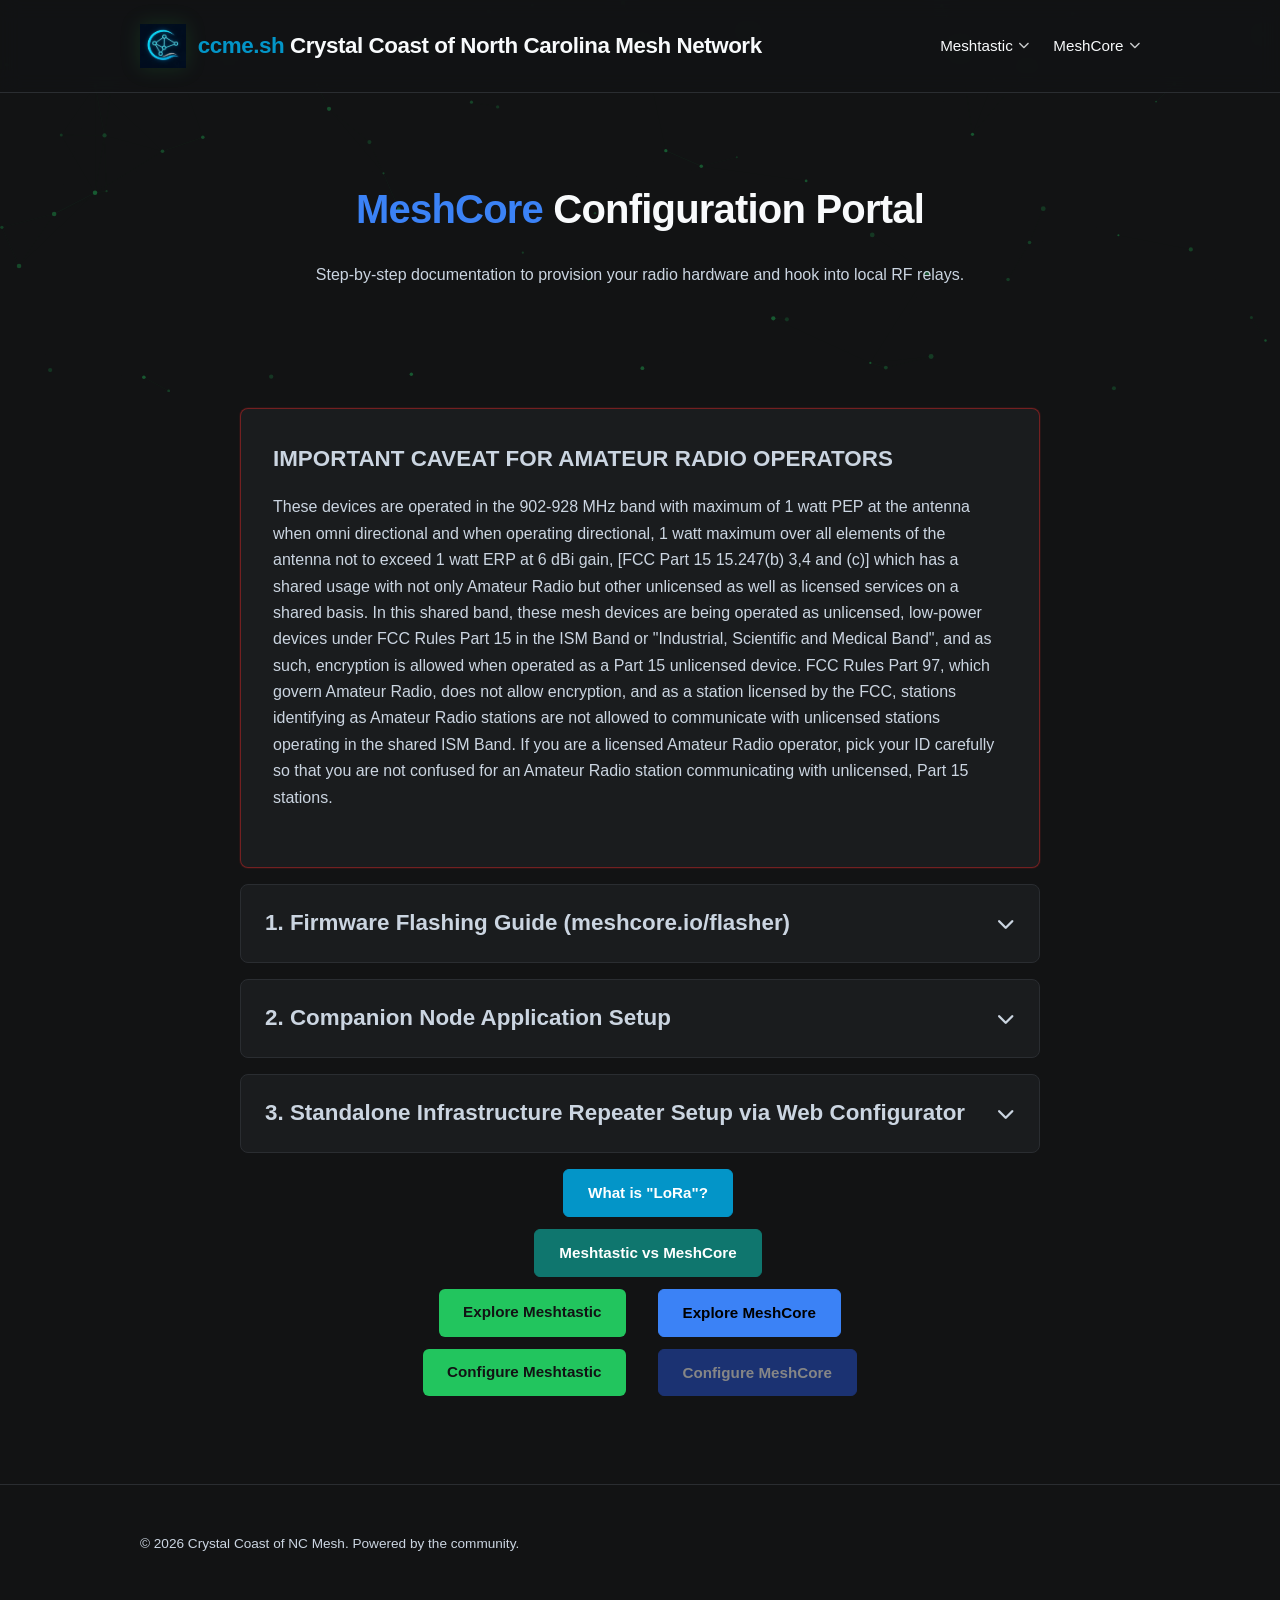
==== commit 0e68da28: "Add Meshtastic vs MeshCore dropdown link across all pages" ====
--- a/config-meshcore.html
+++ b/config-meshcore.html
@@ -253,6 +253,7 @@
                         <a href="meshtastic.html" class="dropdown-toggle">Meshtastic <i
                                 class="fa-solid fa-chevron-down nav-arrow"></i></a>
                         <ul class="dropdown-menu">
+                            <li><a href="meshtastic-vs-meshcore.html"><i class="fa-solid fa-scale-balanced"></i> Meshtastic vs MeshCore</a></li>
                             <li><a href="meshtastic.html"><i class="fa-solid fa-circle-info"></i> Network Info</a></li>
                             <li><a href="config-meshtastic.html"><i class="fa-solid fa-sliders"></i> Setup Instructions</a>
                             </li>
@@ -264,6 +265,7 @@
                         <a href="meshcore.html" class="dropdown-toggle">MeshCore <i
                                 class="fa-solid fa-chevron-down nav-arrow"></i></a>
                         <ul class="dropdown-menu">
+                            <li><a href="meshtastic-vs-meshcore.html"><i class="fa-solid fa-scale-balanced"></i> Meshtastic vs MeshCore</a></li>
                             <li><a href="meshcore.html"><i class="fa-solid fa-circle-info"></i> Network Info</a></li>
                             <li><a href="config-meshcore.html"><i class="fa-solid fa-sliders"></i> Setup Instructions</a>
                             </li>
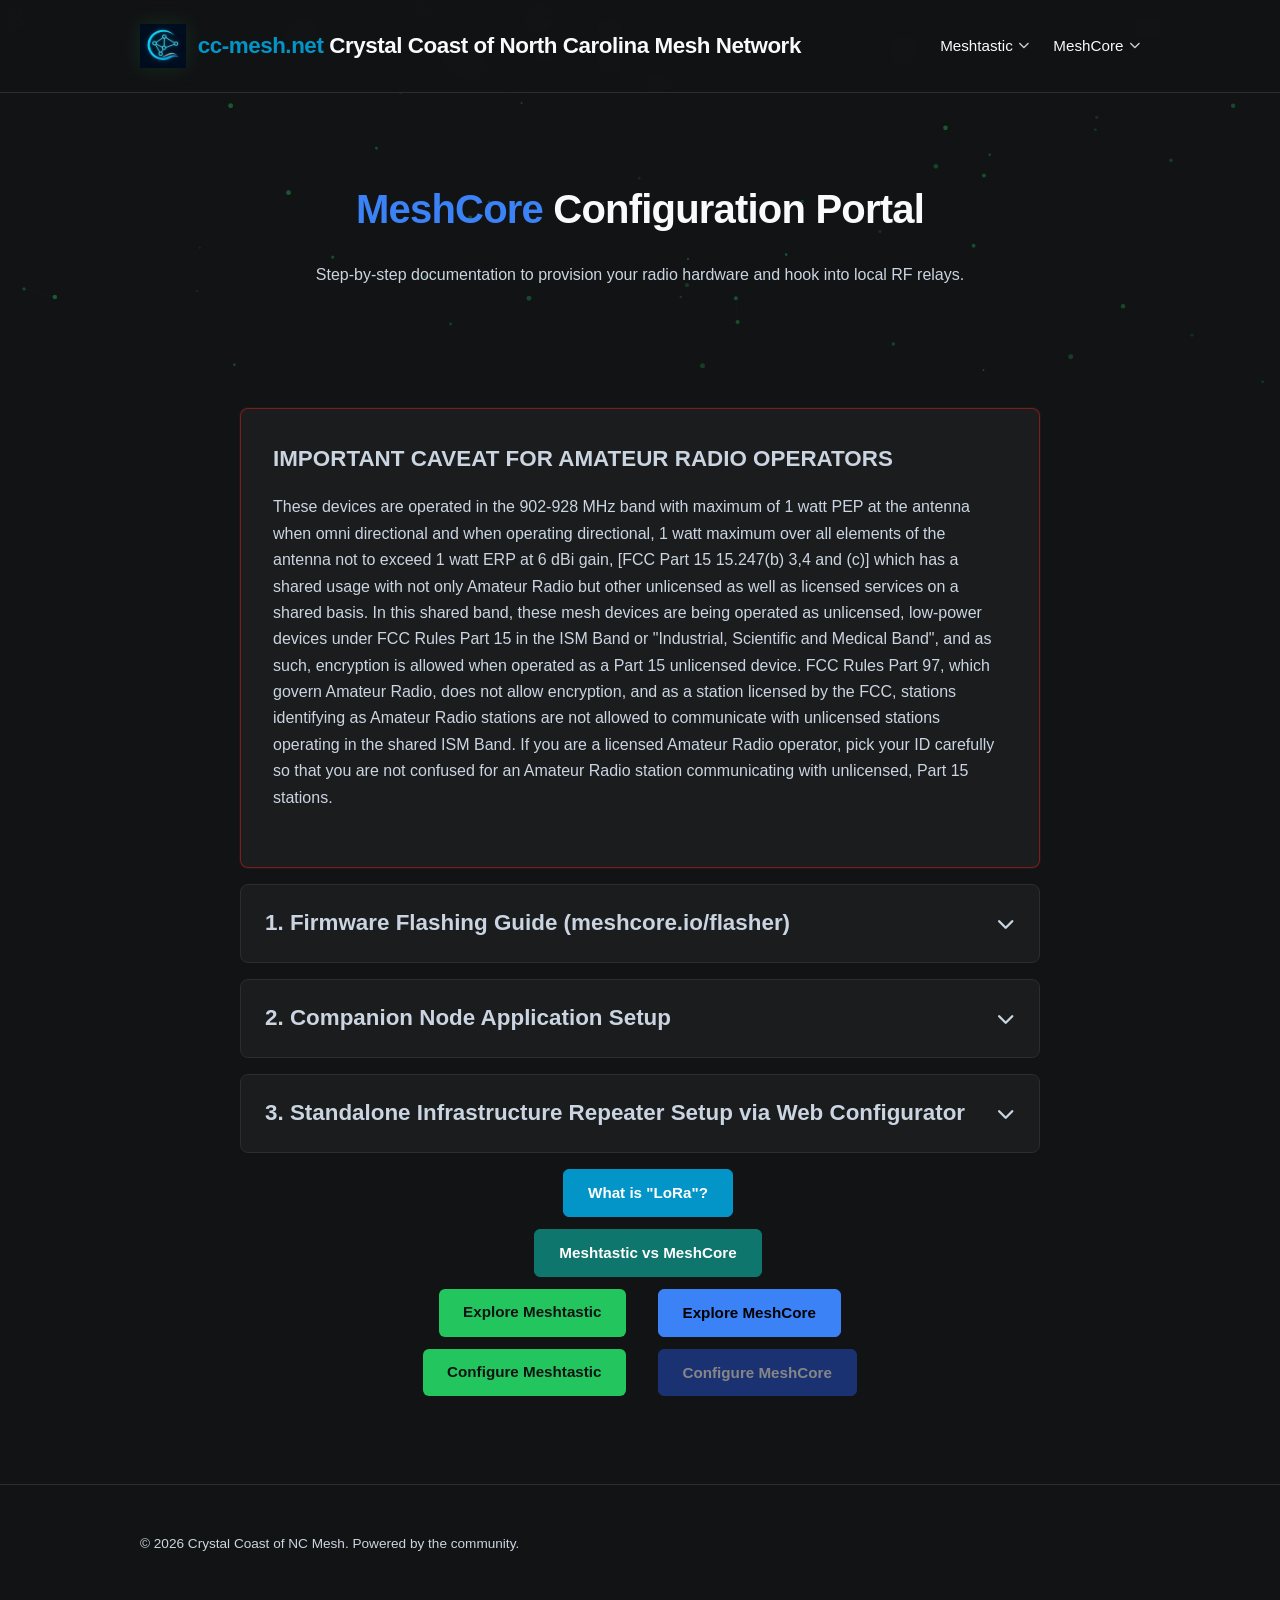
==== commit c4d8c587: "Update brand text to cc-mesh.net" ====
--- a/config-meshcore.html
+++ b/config-meshcore.html
@@ -244,7 +244,7 @@
             <!-- Path explicitly updated to target the local directory syntax -->
             <a href="index.html" class="logo-brand">
                 <img src="./img/CCM_logo-night.png" alt="CC Mesh Logo" class="brand-img">
-                <span class="brand-text"><span style="color: #0395c8;">ccme.sh  </span> Crystal Coast of North Carolina Mesh Network
+                <span class="brand-text"><span style="color: #0395c8;">cc-mesh.net  </span> Crystal Coast of North Carolina Mesh Network
             </a>
             <nav>
                 <ul class="nav-links">
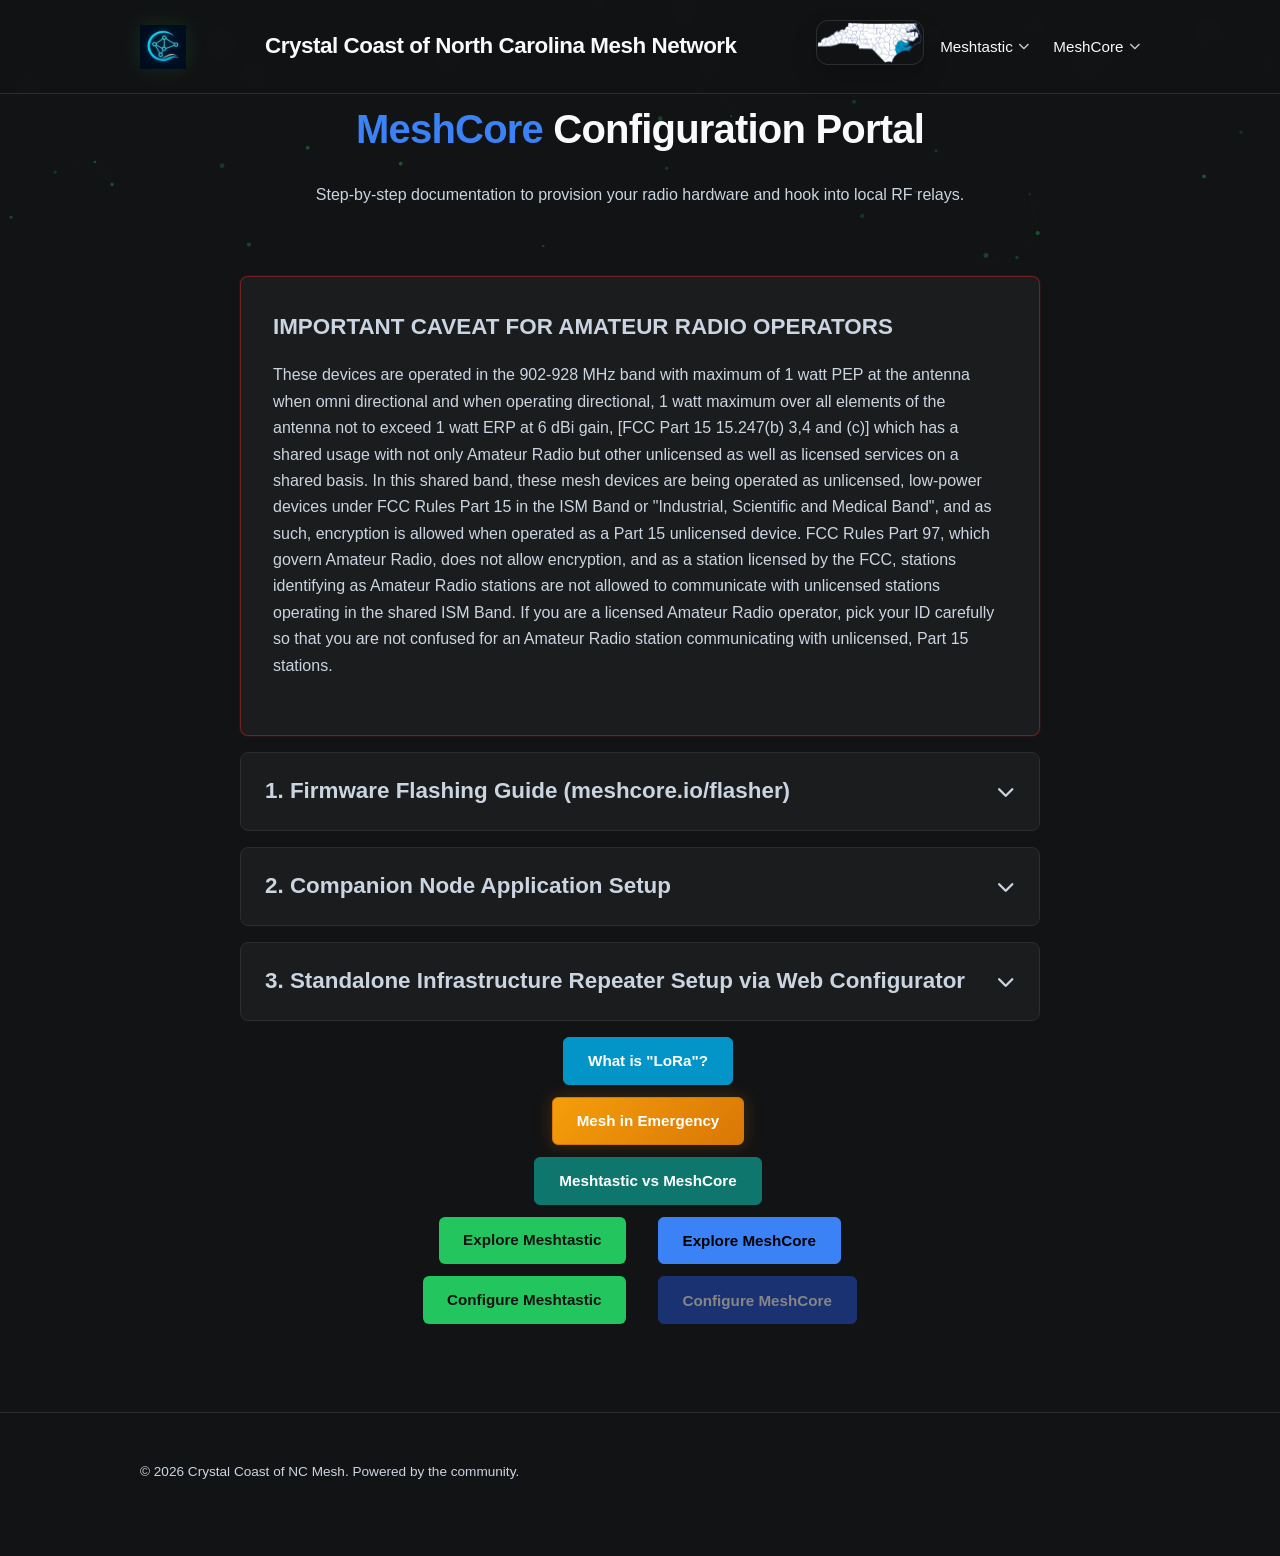
==== commit d1ffbcc6: "Update emergency CTA and deeper dive buttons" ====
--- a/config-meshcore.html
+++ b/config-meshcore.html
@@ -239,13 +239,22 @@
 
 <body>
 
+    <!-- Header Navigation Bar Layer -->
     <header class="navbar">
         <div class="container">
-            <!-- Path explicitly updated to target the local directory syntax -->
-            <a href="index.html" class="logo-brand">
-                <img src="./img/CCM_logo-night.png" alt="CC Mesh Logo" class="brand-img">
-                <span class="brand-text"><span style="color: #0395c8;">cc-mesh.net  </span> Crystal Coast of North Carolina Mesh Network
-            </a>
+            <div class="header-brand">
+                <!-- Path explicitly updated to target the local directory syntax -->
+                <a href="index.html" class="logo-brand">
+                    <img src="./img/CCM_logo-night.png" alt="CC Mesh Logo" class="brand-img">
+                </a>
+                <div class="brand-text">Crystal Coast of North Carolina Mesh Network</div>
+                <div class="header-map">
+                    <img src="./img/north-carolina-map-1200px-edit-sized.png" alt="North Carolina map">
+                </div>
+            </div>
+            <button class="nav-toggle" aria-expanded="false" aria-label="Toggle navigation">
+                <i class="fa-solid fa-bars"></i>
+            </button>
             <nav>
                 <ul class="nav-links">
                     <!-- Meshtastic Dropdown Nesting Menu -->
@@ -452,6 +461,9 @@
                 <a href="lora.html" class="btn btn-secondary" style="background-color: #0395c8 !important; color: #ffffff !important; border-color: #0395c8;">What is "LoRa"?</a>
             </div>
             <div class="hero-buttons" style="margin-top: 0.75rem;">
+                <a href="mesh-in-emergency.html" class="btn btn-secondary" style="background: linear-gradient(135deg, #f59e0b 0%, #d97706 100%) !important; color: #ffffff !important; border-color: #d97706; box-shadow: 0 0 18px rgba(217, 119, 6, 0.25);">Mesh in Emergency</a>
+            </div>
+            <div class="hero-buttons" style="margin-top: 0.75rem;">
                 <a href="meshtastic-vs-meshcore.html" class="btn btn-secondary" style="background-color: #0f766e !important; color: #ffffff !important; border-color: #0f766e;">Meshtastic vs MeshCore</a>
             </div>
             <div class="hero-buttons" style="margin-top: 0.75rem;">
--- a/includes/style.css
+++ b/includes/style.css
@@ -122,6 +122,17 @@
     display: flex;
     justify-content: space-between;
     align-items: center;
+    gap: 1rem;
+}
+
+.header-brand {
+    display: flex;
+    justify-content: space-between;
+    align-items: center;
+    gap: 0.75rem;
+    flex-wrap: nowrap;
+    min-width: 0;
+    flex: 1 1 auto;
 }
 
 .logo-brand {
@@ -130,10 +141,35 @@
     gap: 0.75rem;
     text-decoration: none;
     padding: 0.25rem 0;
+    flex: 0 0 auto;
+}
+
+.brand-text {
+    flex: 1 1 1px;
+    min-width: 0;
+    margin: 0;
+    line-height: 1.2;
+    white-space: nowrap;
+    overflow: hidden;
+    text-overflow: ellipsis;
+    text-align: center;
+}
+
+.header-map {
+    flex: 0 0 auto;
+}
+
+.header-map img {
+    height: 2.8rem;
+    width: auto;
+    display: inline-block;
+    border-radius: 0.75rem;
+    border: 1px solid rgba(255, 255, 255, 0.12);
+    box-shadow: 0 12px 26px rgba(0, 0, 0, 0.18);
 }
 
 .brand-img {
-    height: 44px;
+    height: 42px;
     width: auto;
     object-fit: contain;
     filter: drop-shadow(0 0 10px rgba(34, 197, 94, 0.15));
@@ -166,10 +202,43 @@
     text-shadow: 0 0 8px rgba(255, 255, 255, 0.2);
 }
 
+@media (max-width: 768px) {
+    .navbar .container {
+        flex-direction: column;
+        align-items: flex-start;
+    }
+
+    .header-brand {
+        width: 100%;
+        flex-wrap: wrap;
+    }
+
+    .nav-links {
+        width: 100%;
+        margin-top: 0.75rem;
+    }
+}
+
 .nav-links {
     display: flex;
     list-style: none;
     gap: 1.5rem;
+}
+
+.nav-toggle {
+    display: none;
+    background: transparent;
+    border: 1px solid rgba(255,255,255,0.15);
+    color: var(--text-main);
+    padding: 0.65rem 0.75rem;
+    border-radius: 0.5rem;
+    cursor: pointer;
+    font-size: 1.1rem;
+    align-self: center;
+}
+
+.nav-toggle:hover {
+    background: rgba(255,255,255,0.05);
 }
 
 .nav-links a {
@@ -204,7 +273,7 @@
    6. Hero & Main Section Component Layouts
    ========================================================================== */
 .hero {
-    padding: 11rem 0 5rem 0;
+    padding: 6rem 0 1.75rem 0;
     position: relative;
     overflow: hidden;
 }
@@ -216,8 +285,12 @@
     text-align: center;
 }
 
+.hero-image {
+    margin-top: 1rem;
+}
+
 .hero-content-block {
-    padding: 4rem 0 3rem;
+    padding: 1.5rem 0 1rem;
 }
 
 .hero-content-extended {
@@ -242,7 +315,7 @@
     justify-content: center;
     align-items: center;
     gap: 1rem;
-    margin-top: 1.5rem;
+    margin-top: 1rem;
     flex-wrap: wrap;
 }
 
@@ -271,12 +344,45 @@
     box-shadow: 0 18px 45px rgba(0, 0, 0, 0.22);
 }
 
-.hero-buttons {
+.hero-image.side-by-side {
     display: flex;
     justify-content: center;
     gap: 1rem;
     flex-wrap: wrap;
-    margin-top: 2rem;
+}
+
+.hero-banner-card {
+    display: flex;
+    flex-direction: column;
+    align-items: center;
+    width: calc(50% - 0.5rem);
+    max-width: 560px;
+}
+
+.hero-banner-card img {
+    width: 100%;
+    display: block;
+}
+
+.hero-banner-card figcaption {
+    margin-top: 0.5rem;
+    font-size: 0.95rem;
+    line-height: 1.4;
+    color: var(--text-muted);
+    text-align: center;
+}
+
+.hero-image.side-by-side img {
+    width: 100%;
+    max-width: 560px;
+}
+
+.hero-buttons {
+    display: flex;
+    justify-content: center;
+    gap: 1rem;
+    flex-wrap: wrap;
+    margin-top: 1.25rem;
 }
 
 /* Structural Features Element Grid */
@@ -284,7 +390,7 @@
     display: grid;
     grid-template-columns: repeat(auto-fit, minmax(240px, 1fr));
     gap: 1.5rem;
-    padding: 2.5rem 0;
+    padding: 1.5rem 0;
     align-items: stretch;
     justify-items: center;
     max-width: 1100px;
@@ -304,7 +410,7 @@
     width: 100%;
     max-width: 1100px;
     margin: 0 auto;
-    padding: 2.5rem 0;
+    padding: 1.5rem 0;
 }
 
 .comparison-top {
@@ -410,6 +516,19 @@
 .feature-card:hover {
     transform: translateY(-6px);
     cursor: pointer;
+}
+
+.popup-link {
+    display: inline-block;
+    margin-top: 0.7rem;
+    color: var(--accent-green);
+    font-size: 0.95rem;
+    font-weight: 600;
+    text-decoration: underline;
+}
+
+.popup-link:hover {
+    color: var(--text-main);
 }
 
 .feature-popup {
@@ -462,7 +581,7 @@
    7. Map Framework Wrapper Containers
    ========================================================================== */
 .map-section {
-    padding: 3rem 0;
+    padding: 2rem 0;
 }
 
 .map-placeholder {
@@ -470,7 +589,7 @@
     border: 1px solid var(--border-color);
     border-radius: 0.5rem;
     height: 450px;
-    margin-top: 1.5rem;
+    margin-top: 1rem;
     display: flex;
     flex-direction: column;
     justify-content: center;
@@ -548,58 +667,148 @@
    10. Fluid Screen Adaptation & Mobile Media Boundaries
    ========================================================================== */
 @media (max-width: 768px) {
+    .navbar {
+        padding: 0.75rem 0;
+    }
+
     .navbar .container {
-        flex-direction: row;      /* Change from column to row */
-        justify-content: space-between; /* Puts logo on left, links on right */
-        align-items: center;      /* Centers them vertically */
+        flex-direction: column;
+        align-items: flex-start;
+        gap: 0.65rem;
         width: 100%;
         padding: 0 1rem;
     }
     
+    .header-brand {
+        display: flex;
+        flex-direction: column;
+        align-items: flex-start;
+        gap: 0.5rem;
+        width: 100%;
+    }
+
     .logo-brand {
         display: flex;
         align-items: center;
+        flex-wrap: wrap;
+        gap: 0.5rem;
+        width: 100%;
     }
     
     .brand-img {
-        height: 38px;
+        height: 32px;
     }
     
     .brand-text {
-        font-size: 1.25rem;
+        font-size: 0.95rem;
+        line-height: 1.2;
+        white-space: normal;
+        width: 100%;
+    }
+
+    .header-map img {
+        height: 2.5rem;
     }
     
+    .nav-toggle {
+        display: inline-flex;
+    }
+
     .nav-links {
-        display: flex !important;  /* Force horizontal flex */
-        flex-direction: row !important; 
-        margin: 0;                /* Remove default list margins */
-        padding: 0;               /* Remove default list padding */
-        list-style: none;         /* Strip bullet points */
-        gap: .5rem;                /* Space between your two links */
+        display: flex !important;
+        flex-direction: column !important;
+        width: 100%;
+        margin: 0;
+        padding: 0;
+        list-style: none;
+        gap: 0.4rem;
+        max-height: 0;
+        overflow: hidden;
+        transition: max-height 0.35s ease;
+    }
+
+    .navbar.nav-open .nav-links {
+        max-height: 500px;
     }
 
     .nav-links li {
-        display: inline-block;    /* Extra safety for list items */
+        display: block;
+        width: 100%;
     }
 
     .nav-links a {
-        font-size: 0.9rem;    
-        white-space: nowrap;   
+        font-size: 0.92rem;
+        white-space: normal;
+        display: block;
+        text-align: center;
+        padding: 0.35rem 0;
     }
     
     .hero {
-        padding: 8rem 0 3rem 0;   /* Reduced top padding since navbar is shorter now */
-    }
+        padding: 6.5rem 0 1.75rem 0;
+    }
+
     .hero h1 {
-        font-size: 2rem;
-    }
+        font-size: 1.8rem;
+        line-height: 1.2;
+    }
+
+    .hero-content p {
+        font-size: 1rem;
+    }
+
+    .hero-content-block {
+        padding: 1.5rem 0 1rem;
+    }
+
+    .hero-content-block h2 {
+        font-size: 1.5rem;
+    }
+
+    .hero-content-extended {
+        max-width: 100%;
+    }
+
+    .hero-buttons {
+        gap: 0.75rem;
+        margin-top: 0.75rem;
+    }
+
+    .hero-buttons .btn {
+        width: 100%;
+        max-width: 300px;
+        margin: 0;
+    }
+
     .btn-secondary {
         margin-left: 0;
-        margin-top: 0.75rem;
-    }
+        margin-top: 0.5rem;
+    }
+
     .btn, .btn-primary, .btn-secondary {
         display: block;
         text-align: center;
+        padding: 0.7rem 1rem;
+    }
+
+    .card {
+        padding: 1.25rem;
+    }
+
+    .comparison-layout {
+        padding: 1.5rem 0;
+    }
+
+    .compare-table {
+        display: block;
+        overflow-x: auto;
+        white-space: nowrap;
+        font-size: 0.85rem;
+    }
+
+    .compare-table th,
+    .compare-table td {
+        padding: 0.6rem;
     }
 }
 /* ==========================================================================
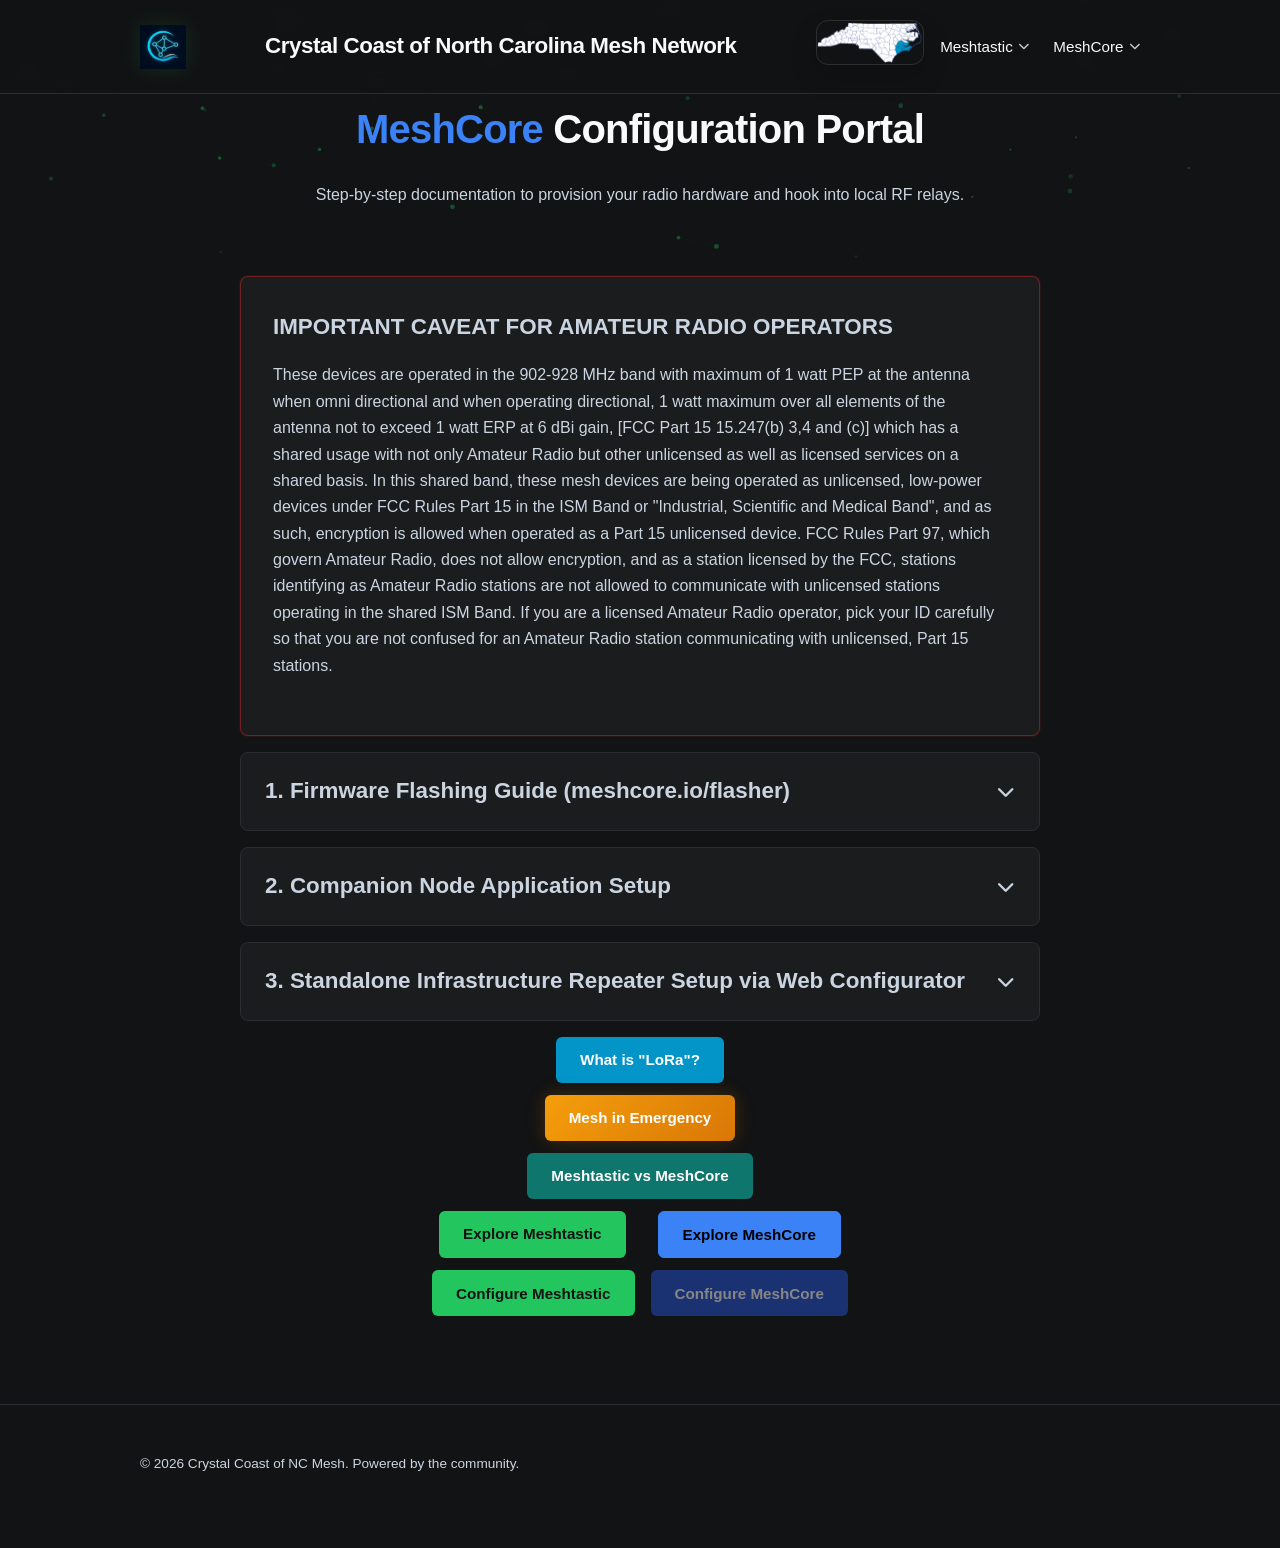
==== commit 3c01c7ad: "UI: Mobile navbar, hero spacing; standardize buttons and gradients; accessibility fixes" ====
--- a/config-meshcore.html
+++ b/config-meshcore.html
@@ -458,21 +458,21 @@
     <section class="hero-buttons-section" style="padding: 1rem 0 1.5rem;">
         <div class="container">
             <div class="hero-buttons" style="margin-top: 0;">
-                <a href="lora.html" class="btn btn-secondary" style="background-color: #0395c8 !important; color: #ffffff !important; border-color: #0395c8;">What is "LoRa"?</a>
+                <a href="lora.html" class="btn btn-info">What is "LoRa"?</a>
             </div>
             <div class="hero-buttons" style="margin-top: 0.75rem;">
-                <a href="mesh-in-emergency.html" class="btn btn-secondary" style="background: linear-gradient(135deg, #f59e0b 0%, #d97706 100%) !important; color: #ffffff !important; border-color: #d97706; box-shadow: 0 0 18px rgba(217, 119, 6, 0.25);">Mesh in Emergency</a>
+                <a href="mesh-in-emergency.html" class="btn btn-gradient">Mesh in Emergency</a>
             </div>
             <div class="hero-buttons" style="margin-top: 0.75rem;">
-                <a href="meshtastic-vs-meshcore.html" class="btn btn-secondary" style="background-color: #0f766e !important; color: #ffffff !important; border-color: #0f766e;">Meshtastic vs MeshCore</a>
+                <a href="meshtastic-vs-meshcore.html" class="btn btn-compare">Meshtastic vs MeshCore</a>
             </div>
             <div class="hero-buttons" style="margin-top: 0.75rem;">
                 <a href="meshtastic.html" class="btn btn-primary">Explore Meshtastic</a>
-                <a href="meshcore.html" class="btn btn-secondary" style="background-color: #3b82f6 !important; color: #000000 !important; border-color: #3b82f6;">Explore MeshCore</a>
+                <a href="meshcore.html" class="btn btn-secondary btn-meshcore">Explore MeshCore</a>
             </div>
             <div class="hero-buttons" style="margin-top: 0.75rem;">
                 <a href="config-meshtastic.html" class="btn btn-primary">Configure Meshtastic</a>
-                <a href="#" class="btn btn-secondary" aria-disabled="true" tabindex="-1" style="background-color: #1e3a8a !important; color: #a3a3a3 !important; border-color: #1e3a8a !important; pointer-events: none; cursor: not-allowed; opacity: 0.8;">Configure MeshCore</a>
+                <a href="#" class="btn btn-disabled-alt" aria-disabled="true" tabindex="-1">Configure MeshCore</a>
             </div>
         </div>
     </section>
--- a/includes/style.css
+++ b/includes/style.css
@@ -392,9 +392,33 @@
     gap: 1.5rem;
     padding: 1.5rem 0;
     align-items: stretch;
-    justify-items: center;
+    justify-items: start;
     max-width: 1100px;
     margin: 0 auto;
+}
+
+/* Key Applications: keep three cards on a single centered row on wide screens */
+.key-apps-row {
+    display: flex;
+    justify-content: center;
+    gap: 1.5rem;
+    flex-wrap: nowrap;
+    max-width: 1100px; /* allow three standard cards to sit on one row */
+    margin: 0 auto;
+}
+.key-apps-row .card {
+    flex: 0 0 340px;
+    max-width: 340px;
+}
+
+@media (max-width: 1024px) {
+    .key-apps-row {
+        flex-wrap: wrap;
+    }
+    .key-apps-row .card {
+        flex: 1 1 100%;
+        max-width: none;
+    }
 }
 
 .features .container {
@@ -485,6 +509,7 @@
     padding: 2rem;
     border-radius: 0.5rem;
     border: 1px solid var(--border-color);
+    text-align: left;
 }
 
 .card:hover {
@@ -516,6 +541,16 @@
 .feature-card:hover {
     transform: translateY(-6px);
     cursor: pointer;
+}
+
+/* Utility: center a single card within a grid while keeping its text left-aligned */
+.center-card {
+    justify-self: center;
+    display: block;
+    max-width: 360px;
+    width: 100%;
+    margin-left: auto;
+    margin-right: auto;
 }
 
 .popup-link {
@@ -577,6 +612,19 @@
     color: var(--text-main);
 }
 
+/* Improve tap targets and mobile UX for popup/text links */
+.popup-link, .text-meshcore, .text-meshtastic {
+    display: inline-block;
+    padding: 0.35rem 0.5rem;
+    border-radius: 0.25rem;
+}
+
+/* Prevent long words from causing horizontal scroll inside cards */
+.card p {
+    word-wrap: break-word;
+    overflow-wrap: anywhere;
+}
+
 /* ==========================================================================
    7. Map Framework Wrapper Containers
    ========================================================================== */
@@ -643,6 +691,78 @@
     margin-left: 1rem;
 }
 
+/* Brand-specific button styles */
+.btn-meshcore {
+    background-color: #3b82f6 !important;
+    color: #000000 !important;
+    border-color: #3b82f6 !important;
+}
+
+.btn-meshtastic {
+    background-color: var(--accent-green) !important;
+    color: #ffffff !important;
+    border-color: var(--accent-green) !important;
+}
+
+/* Info, compare, and alternate disabled button styles */
+.btn-info {
+    background-color: #0395c8 !important;
+    color: #ffffff !important;
+    border-color: #0395c8 !important;
+}
+
+.btn-compare {
+    background-color: #0f766e !important;
+    color: #ffffff !important;
+    border-color: #0f766e !important;
+}
+
+.btn-disabled-alt {
+    background-color: #1e3a8a !important;
+    color: #a3a3a3 !important;
+    border-color: #1e3a8a !important;
+    pointer-events: none;
+    cursor: not-allowed;
+    opacity: 0.8;
+}
+
+/* Gradient button used for "Mesh in Emergency" and similar highlights */
+.btn-gradient {
+    background: linear-gradient(135deg, #f59e0b 0%, #d97706 100%) !important;
+    color: #ffffff !important;
+    border-color: #d97706 !important;
+    box-shadow: 0 0 18px rgba(217, 119, 6, 0.25) !important;
+}
+
+.btn-gradient-disabled {
+    background: linear-gradient(135deg, #d97706 0%, #b45309 100%) !important;
+    color: rgba(255,255,255,0.7) !important;
+    border-color: #b45309 !important;
+    pointer-events: none;
+    cursor: not-allowed;
+    opacity: 0.85;
+    box-shadow: none !important;
+}
+
+/* Text-only link colors for inline links (no background) */
+.text-meshtastic {
+    color: var(--accent-green) !important;
+    font-weight: 600;
+    text-decoration: none;
+}
+.text-meshtastic:hover {
+    text-decoration: underline;
+}
+
+.text-meshcore {
+    color: #3b82f6 !important;
+    font-weight: 600;
+    text-decoration: none;
+}
+.text-meshcore:hover {
+    text-decoration: underline;
+}
+
 .btn-secondary:hover {
     text-decoration: none;
     background-color: rgba(255, 255, 255, 0.03) !important;
@@ -667,8 +787,9 @@
    10. Fluid Screen Adaptation & Mobile Media Boundaries
    ========================================================================== */
 @media (max-width: 768px) {
+    /* Make navbar more compact on phones to reduce overlap */
     .navbar {
-        padding: 0.75rem 0;
+        padding: 0.45rem 0;
     }
 
     .navbar .container {
@@ -679,39 +800,46 @@
         padding: 0 1rem;
     }
     
+    /* Keep logo + title inline on phones; hide the map badge to save space */
     .header-brand {
         display: flex;
-        flex-direction: column;
-        align-items: flex-start;
-        gap: 0.5rem;
+        flex-direction: row;
+        align-items: center;
+        justify-content: flex-start;
+        gap: 0.6rem;
         width: 100%;
     }
 
     .logo-brand {
         display: flex;
         align-items: center;
-        flex-wrap: wrap;
         gap: 0.5rem;
-        width: 100%;
+        flex: 0 0 auto;
     }
     
     .brand-img {
-        height: 32px;
+        height: 28px;
     }
     
     .brand-text {
-        font-size: 0.95rem;
-        line-height: 1.2;
-        white-space: normal;
-        width: 100%;
-    }
-
-    .header-map img {
-        height: 2.5rem;
+        font-size: 0.9rem;
+        line-height: 1.05;
+        white-space: nowrap;
+        overflow: hidden;
+        text-overflow: ellipsis;
+        margin-left: 0.4rem;
+        flex: 1 1 auto;
+        text-align: left;
+    }
+
+    /* hide the map badge on smaller screens to reduce visual clutter */
+    .header-map {
+        display: none;
     }
     
     .nav-toggle {
         display: inline-flex;
+        margin-left: auto;
     }
 
     .nav-links {
@@ -744,8 +872,9 @@
         padding: 0.35rem 0;
     }
     
+    /* Increase top padding so fixed navbar doesn't overlap the hero title on phones */
     .hero {
-        padding: 6.5rem 0 1.75rem 0;
+        padding: 11rem 0 1.75rem 0;
     }
 
     .hero h1 {
@@ -754,6 +883,39 @@
     }
 
     .hero-content p {
+        font-size: 1rem;
+    }
+
+    /* Mobile-specific popup sizing and button stacking */
+    .feature-popup-content {
+        max-width: calc(100% - 2rem);
+        padding: 1rem;
+    }
+
+    .feature-popup-links a {
+        display: block !important;
+        width: 100% !important;
+        margin-bottom: 0.5rem;
+    }
+
+    /* Make hero heading comfortably smaller on phones */
+    .hero h1 {
+        font-size: 1.6rem;
+    }
+
+    /* Slightly increase card padding and ensure full-width stacking */
+    .card {
+        padding: 1.25rem;
+    }
+
+    .key-apps-row .card, .grid-3 {
+        width: 100%;
+        max-width: none;
+    }
+
+    /* Make nav links easier to tap when expanded */
+    .nav-links a {
+        padding: 0.75rem 0;
         font-size: 1rem;
     }
 
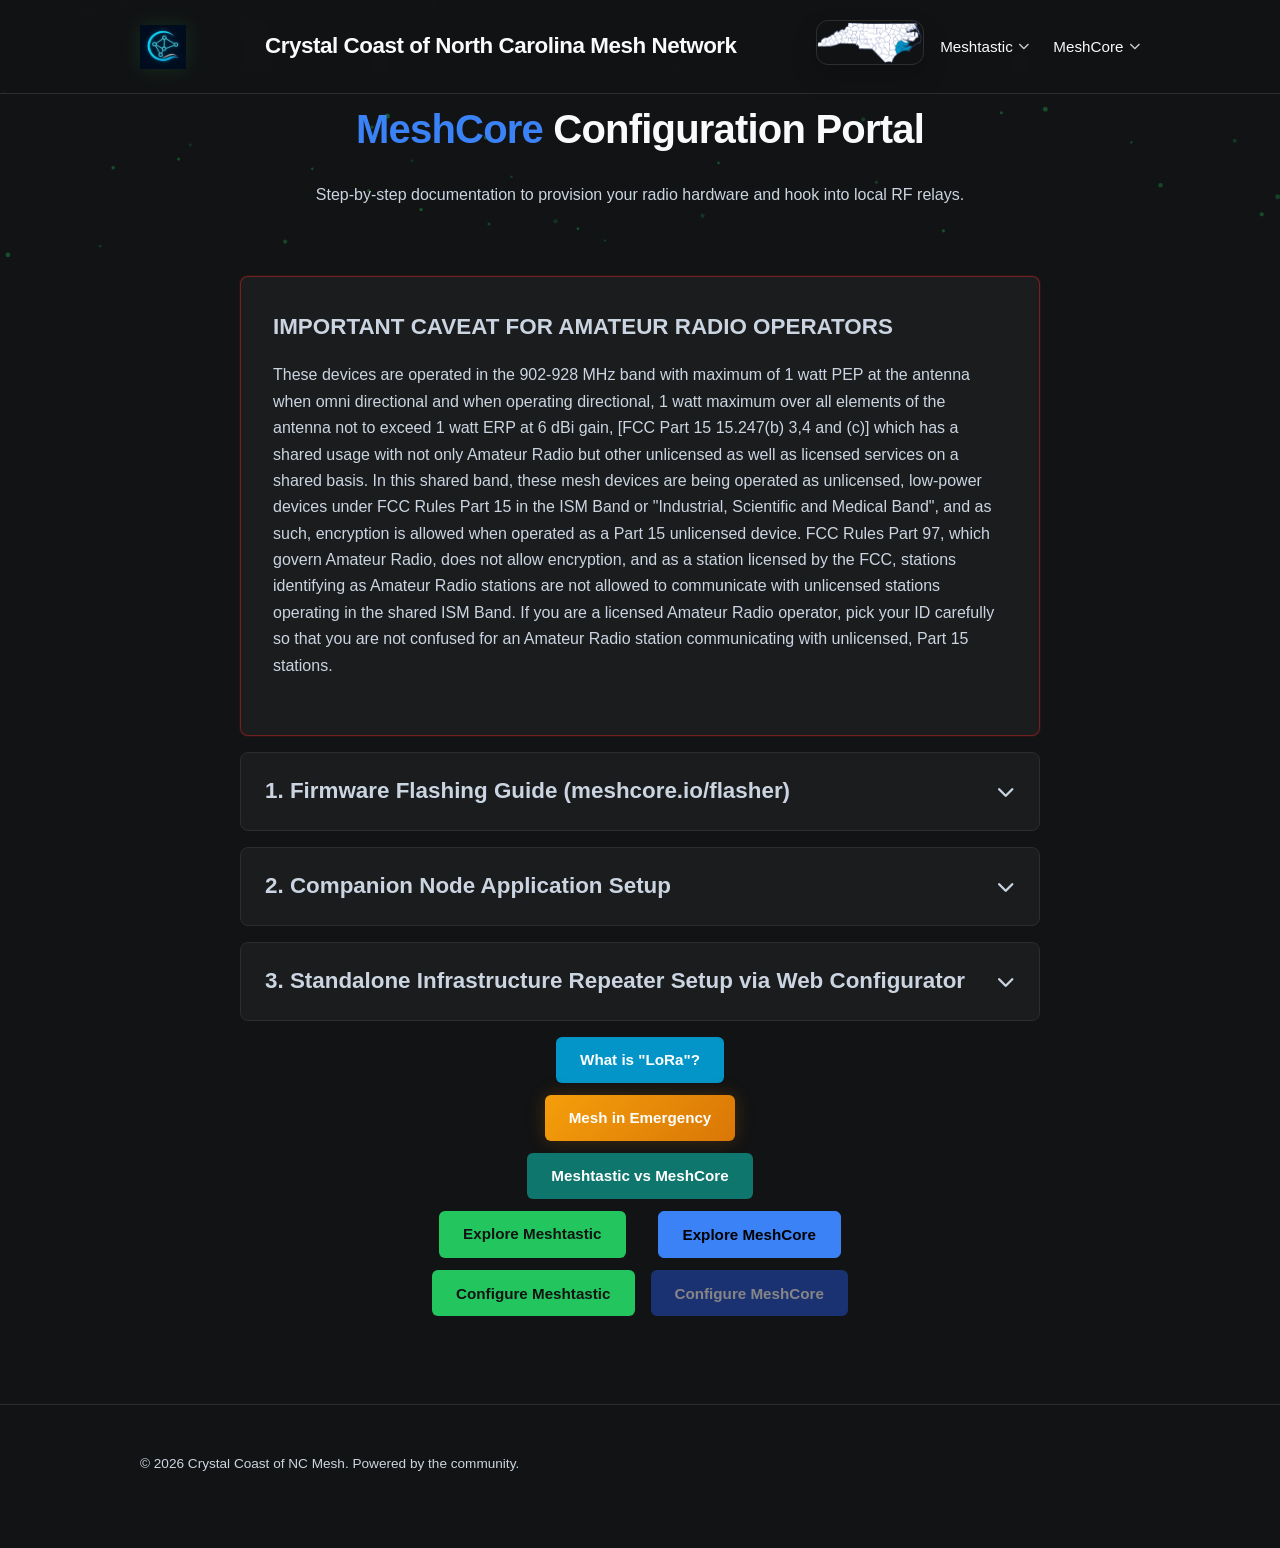
==== commit 0579ce60: "Polish: accessibility focus states, reduced motion, semantic list fix, lazy-load images, copy cleanu" ====
--- a/config-meshcore.html
+++ b/config-meshcore.html
@@ -319,8 +319,8 @@
                     <h4><i class="fa-solid fa-window-maximize" style="color: #3b82f6;"></i> Web Serial
                         Connection Requirements</h4>
                     <p>Launch a browser supporting Web Serial interface actions (Chrome, Edge, or Brave) and navigate to
-                        the flashing utility workspace: <a href="https://meshcore.io" target="_blank"
-                            rel="noopener noreferrer" style="color: #3b82f6;">meshcore.io/flasher</a>.</p>
+                        the flashing utility workspace: <a href="https://meshcore.io" target="_blank" rel="noopener noreferrer"
+                            style="color: #3b82f6;">meshcore.io/flasher</a>.</p>
 
                     <h4><i class="fa-solid fa-microchip" style="color: #3b82f6;"></i> Firmware Flash
                         Procedure</h4>
@@ -411,8 +411,8 @@
                         style="padding-left: 1.25rem; color: var(--text-muted); line-height: 1.8; margin-bottom: 1.5rem;">
                         <li style="margin-bottom: 0.5rem;"><strong style="color: var(--text-main);">Launch
                                 Configurator:</strong> Keep the device connected to your computer via USB data cable. On
-                            the flashing webpage (<a href="https://meshcore.io" target="_blank"
-                                rel="noopener noreferrer" style="color: #3b82f6;">meshcore.io/flasher</a>), tap the active <span
+                            the flashing webpage (<a href="https://meshcore.io" target="_blank" rel="noopener noreferrer"
+                                style="color: #3b82f6;">meshcore.io/flasher</a>), tap the active <span
                                 class="settings-value">Configure Device</span> button that loads right after a
                             successful flash (or use the standalone web portal at <code
                                 class="settings-value">config.meshcore.io</code>).</li>
--- a/includes/style.css
+++ b/includes/style.css
@@ -101,6 +101,31 @@
     text-decoration: underline;
     opacity: 0.9;
     text-shadow: 0 0 8px rgba(34, 197, 94, 0.6);
+}
+
+a:focus-visible,
+button:focus-visible,
+.btn:focus-visible,
+.nav-toggle:focus-visible,
+input:focus-visible,
+select:focus-visible,
+textarea:focus-visible {
+    outline: 2px solid var(--accent-green);
+    outline-offset: 3px;
+    box-shadow: 0 0 0 2px rgba(34, 197, 94, 0.25);
+}
+
+@media (prefers-reduced-motion: reduce) {
+    html {
+        scroll-behavior: auto;
+    }
+
+    *,
+    *::before,
+    *::after {
+        animation: none !important;
+        transition: none !important;
+    }
 }
 
 /* ==========================================================================
